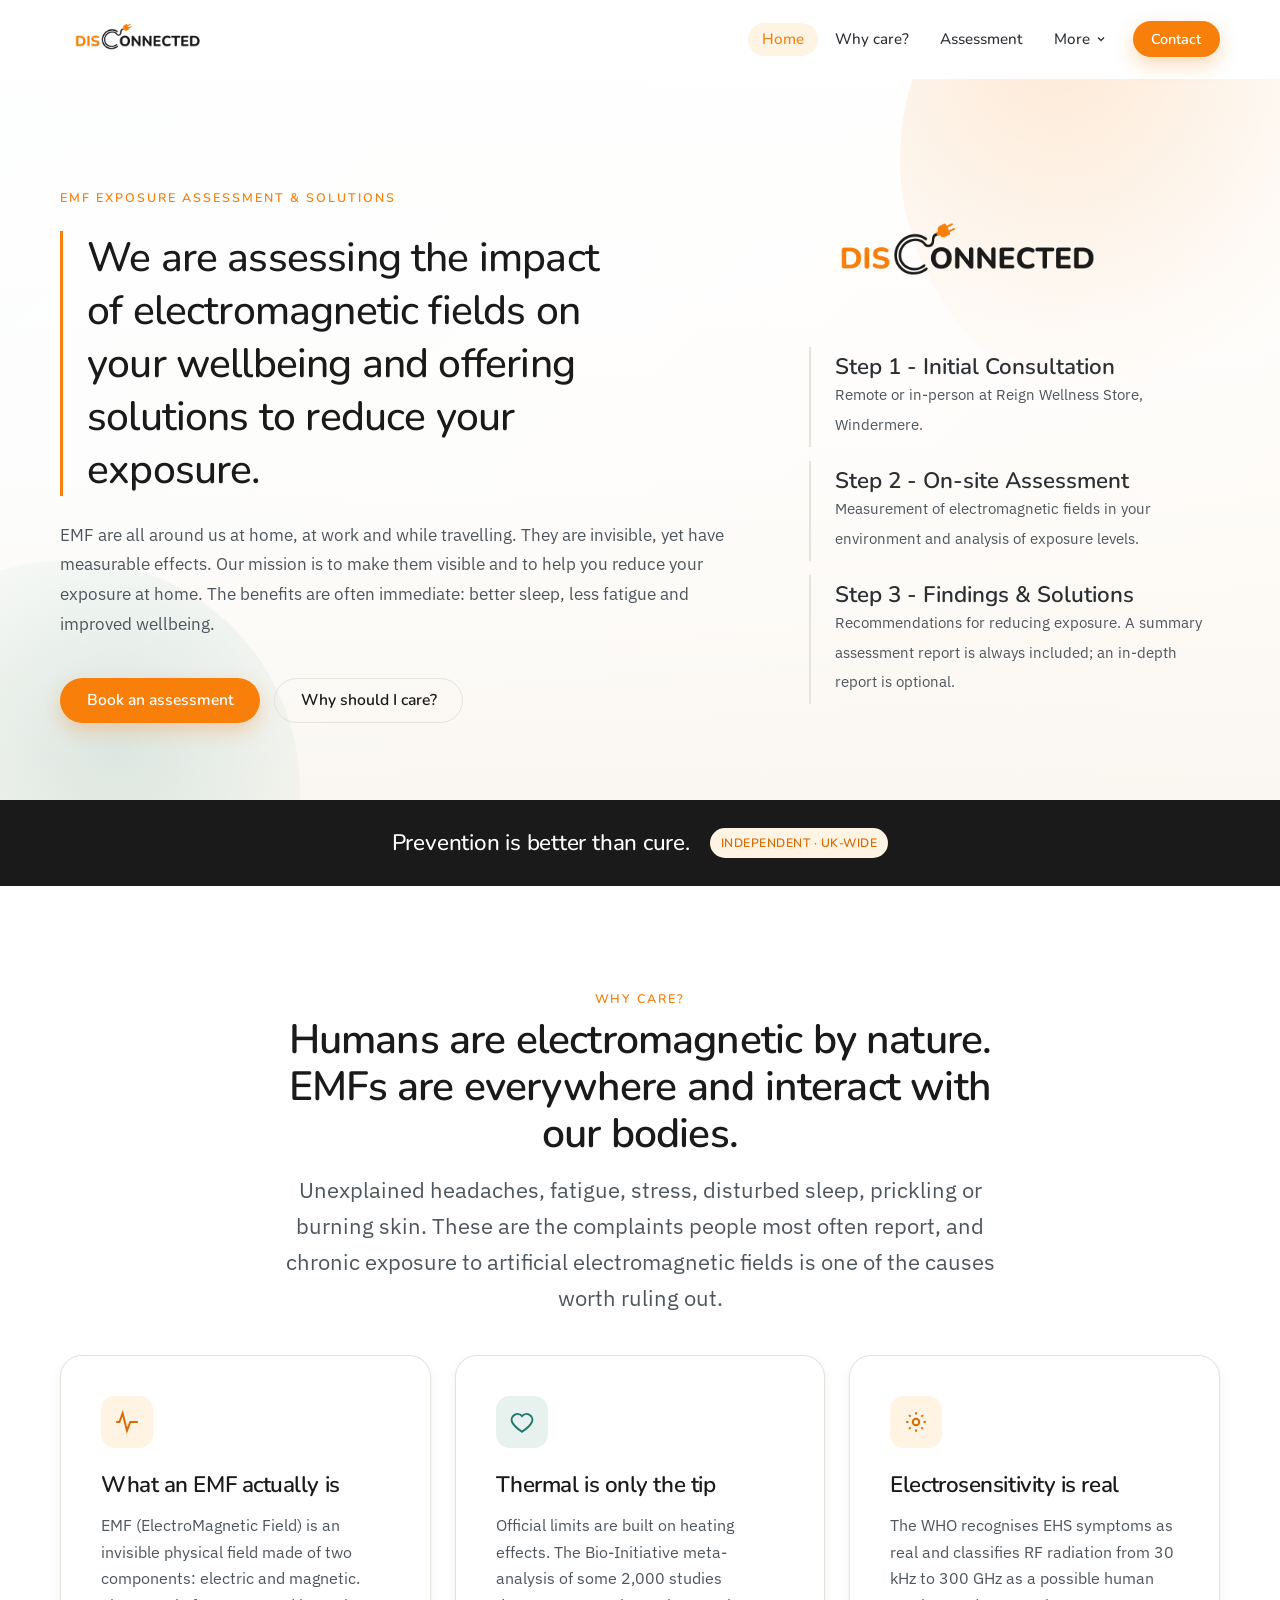
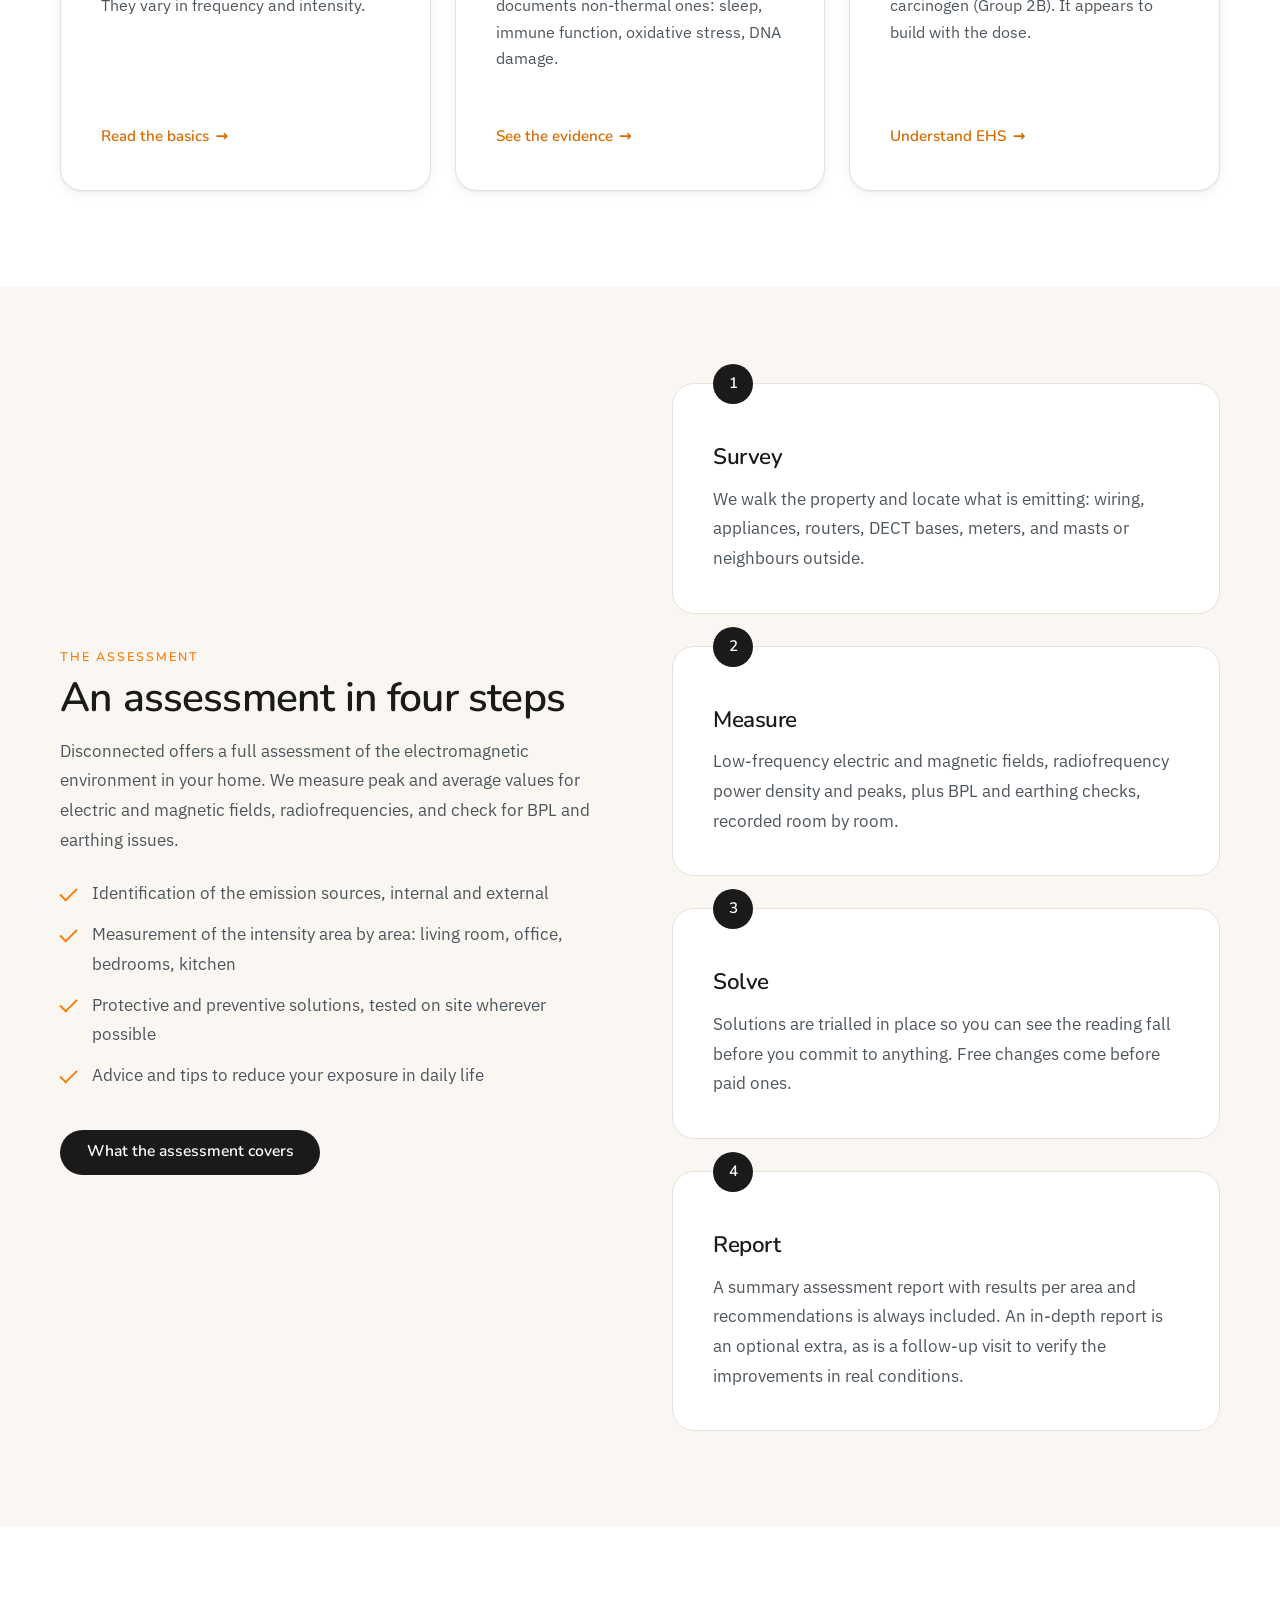
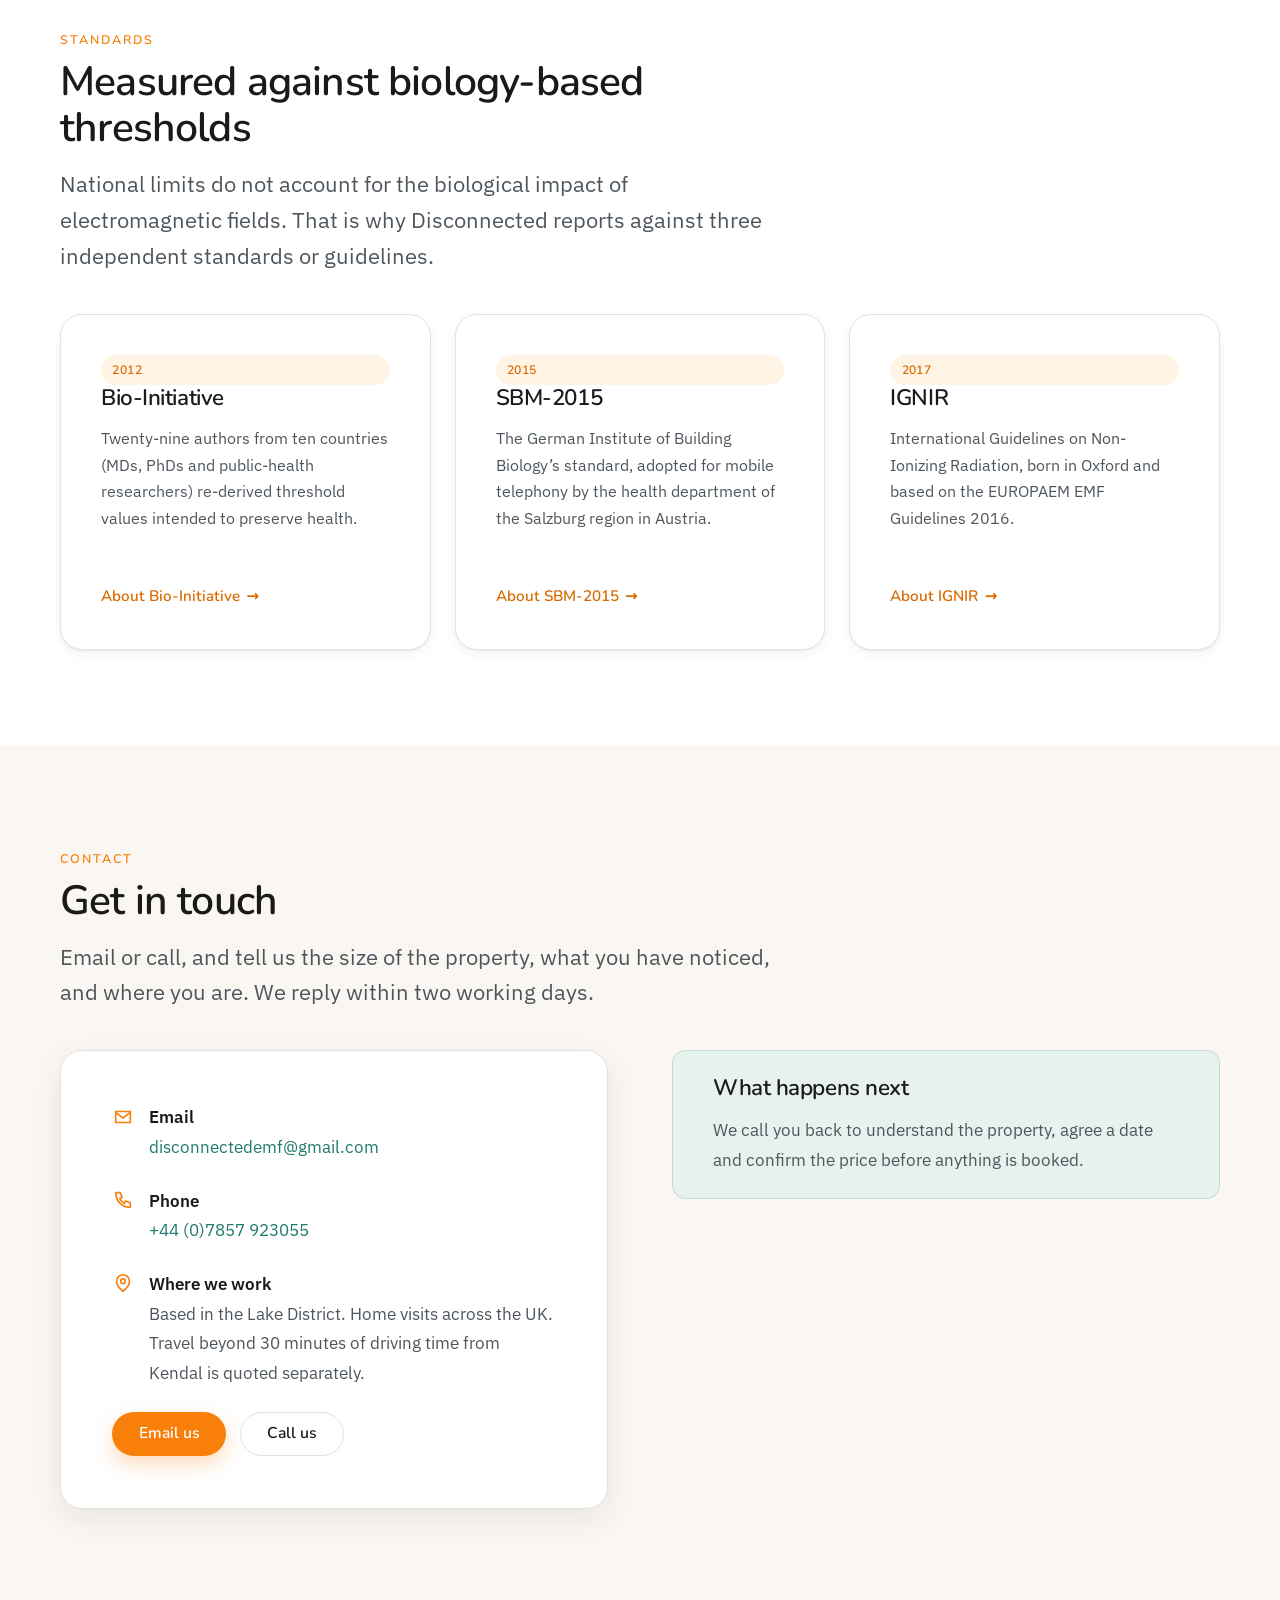
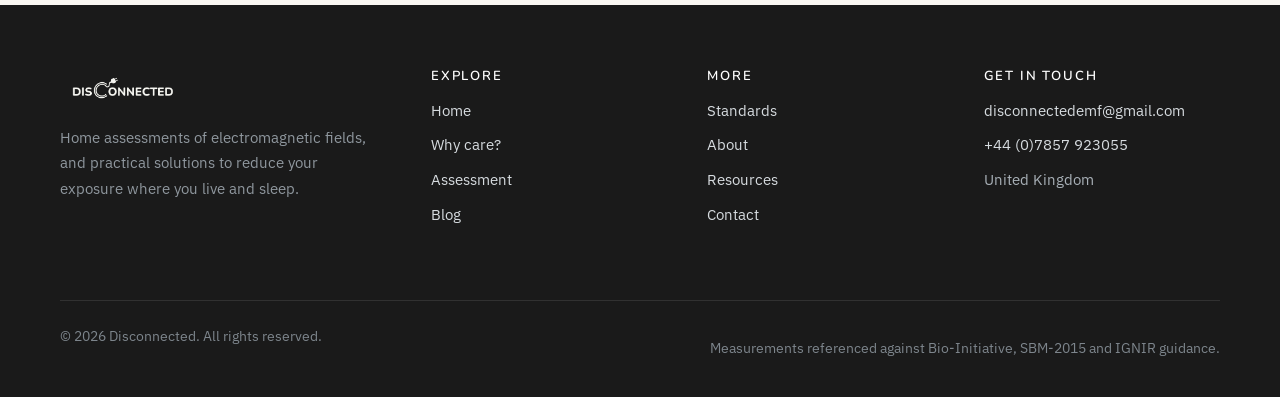
==== index.html @ 75db7ab7 "Initial Commit" ====
<!DOCTYPE html>
<html lang="en-GB">
<head>
  <meta charset="utf-8">
  <meta name="viewport" content="width=device-width, initial-scale=1">
  <title>Disconnected | EMF exposure assessment &amp; solutions in the UK</title>
  <meta name="description" content="Disconnected assesses the impact of electromagnetic fields on your wellbeing at home and offers practical solutions to reduce your exposure.">
  <link rel="icon" href="img/logo/logo_svg.svg" type="image/svg+xml">
  <link rel="preconnect" href="https://fonts.googleapis.com">
  <link rel="preconnect" href="https://fonts.gstatic.com" crossorigin>
  <link href="https://fonts.googleapis.com/css2?family=IBM+Plex+Sans:wght@400;500;600&family=Nunito:wght@500;600;700&display=swap" rel="stylesheet">
  <link rel="stylesheet" href="css/base.css">
  <link rel="stylesheet" href="css/layout.css">
  <link rel="stylesheet" href="css/components.css">
</head>
<body>
  <a class="skip-link" href="#main">Skip to content</a>
  <header class="site-header">
    <div class="container header-inner">
      <a class="logo" href="index.html" aria-label="Disconnected, home">
        <img src="img/logo/Full Logo Transparent Background.png" alt="Disconnected" width="1688" height="560">
      </a>

      <button class="nav-toggle" type="button" aria-expanded="false" aria-controls="primary-nav" aria-label="Menu">
        <span></span><span></span><span></span>
      </button>

      <nav class="nav" id="primary-nav" aria-label="Main">
        <ul class="nav__list">
          <li class="nav__item"><a class="nav__link is-active" href="index.html">Home</a></li>
          <li class="nav__item"><a class="nav__link" href="pages/why-emf.html">Why care?</a></li>
          <li class="nav__item"><a class="nav__link" href="pages/assessment.html">Assessment</a></li>
          <!-- Blog hidden for now; uncomment this item to bring it back.
          <li class="nav__item"><a class="nav__link" href="pages/blog.html">Blog</a></li>
          -->
          <li class="nav__item nav__item--has-menu">
            <button class="nav__submenu-toggle" type="button" aria-expanded="false">
              More
              <svg viewBox="0 0 24 24" fill="none" stroke="currentColor" stroke-width="2.5" aria-hidden="true"><path d="M6 9l6 6 6-6"/></svg>
            </button>
            <ul class="nav__submenu">
              <li><a href="pages/standards.html">Standards<small>Bio-Initiative, SBM-2015, IGNIR</small></a></li>
              <li><a href="pages/about.html">About<small>Who is behind Disconnected</small></a></li>
              <li><a href="pages/resources.html">Resources<small>Books, studies and videos</small></a></li>
            </ul>
          </li>
          <li class="nav__item nav__cta"><a class="btn btn--primary btn--sm" href="index.html#contact">Contact</a></li>
        </ul>
      </nav>
    </div>
  </header>

  <main id="main">

    <!-- ============================ Hero ============================ -->
    <section class="hero">
      <div class="container hero__inner">
        <div>
          <span class="eyebrow">EMF exposure assessment &amp; solutions</span>
          <h1 class="hero__statement">
            We are assessing the impact of electromagnetic fields on your wellbeing
            and offering solutions to reduce your exposure.
          </h1>
          <p>
            EMF are all around us at home, at work and while travelling. They are invisible, yet have measurable effects. Our mission is to make them visible and to help you reduce your exposure at home. The benefits are often immediate: better sleep, less fatigue and improved wellbeing.
          </p>
          <div class="hero__actions">
            <a class="btn btn--primary" href="#contact">Book an assessment</a>
            <a class="btn btn--ghost" href="pages/why-emf.html">Why should I care?</a>
          </div>
        </div>

        <div class="hero__aside" data-reveal>
          <img class="hero__logo" src="img/logo/Full Logo Transparent Background.png" alt="" width="1688" height="560">
          <div class="hero__stats">
            <div class="stat">
              <span class="stat__value">Step 1 - Initial Consultation</span>
              <span class="stat__label">Remote or in-person at Reign Wellness Store, Windermere.</span>
            </div>
            <div class="stat">
              <span class="stat__value">Step 2 - On-site Assessment</span>
              <span class="stat__label">Measurement of electromagnetic fields in your environment and analysis of exposure levels.</span>
            </div>
            <div class="stat">
              <span class="stat__value">Step 3 - Findings &amp; Solutions</span>
              <span class="stat__label">Recommendations for reducing exposure. A summary assessment report is always included; an in-depth report is optional.</span>
            </div>
          </div>
        </div>
      </div>
    </section>

    <div class="motto">
      <div class="container motto__inner">
        <p>Prevention is better than cure.</p>
        <span class="tag tag--orange">Independent · UK-wide</span>
      </div>
    </div>

    <!-- ========================= Why care? ========================= -->
    <section class="section">
      <div class="container">
        <div class="section-head section-head--center" data-reveal>
          <span class="eyebrow">Why care?</span>
          <h2>Humans are electromagnetic by nature. EMFs are everywhere and interact with our bodies.</h2>
          <p>
            Unexplained headaches, fatigue, stress, disturbed sleep, prickling or burning skin.
            These are the complaints people most often report, and chronic exposure to
            artificial electromagnetic fields is one of the causes worth ruling out.
          </p>
        </div>

        <div class="grid grid--3">
          <article class="card card--link" data-reveal>
            <div class="card__icon" aria-hidden="true">
              <svg viewBox="0 0 24 24" fill="none" stroke="currentColor" stroke-width="1.8"><path d="M2 12h3l3-8 4 16 3-8h7"/></svg>
            </div>
            <h3>What an EMF actually is</h3>
            <p>
              EMF (ElectroMagnetic Field) is an invisible physical field made of two components: electric and magnetic. They vary in frequency and intensity.
            </p>
            <div class="card__footer"><a class="link-arrow" href="pages/why-emf.html#what-is-emf">Read the basics</a></div>
          </article>

          <article class="card card--link" data-reveal data-reveal-delay="90">
            <div class="card__icon card__icon--green" aria-hidden="true">
              <svg viewBox="0 0 24 24" fill="none" stroke="currentColor" stroke-width="1.8"><path d="M12 21s-7-4.6-9.2-9A5.4 5.4 0 0 1 12 6.6 5.4 5.4 0 0 1 21.2 12c-2.2 4.4-9.2 9-9.2 9z"/></svg>
            </div>
            <h3>Thermal is only the tip</h3>
            <p>
              Official limits are built on heating effects. The Bio-Initiative meta-analysis of some
              2,000 studies documents non-thermal ones: sleep, immune function, oxidative stress, DNA damage.
            </p>
            <div class="card__footer"><a class="link-arrow" href="pages/why-emf.html#health">See the evidence</a></div>
          </article>

          <article class="card card--link" data-reveal data-reveal-delay="180">
            <div class="card__icon" aria-hidden="true">
              <svg viewBox="0 0 24 24" fill="none" stroke="currentColor" stroke-width="1.8"><circle cx="12" cy="12" r="3"/><path d="M12 3v2M12 19v2M3 12h2M19 12h2M5.6 5.6l1.4 1.4M17 17l1.4 1.4M18.4 5.6L17 7M7 17l-1.4 1.4"/></svg>
            </div>
            <h3>Electrosensitivity is real</h3>
            <p>
              The WHO recognises EHS symptoms as real and classifies RF radiation from 30 kHz to
              300 GHz as a possible human carcinogen (Group 2B). It appears to build with the dose.
            </p>
            <div class="card__footer"><a class="link-arrow" href="pages/why-emf.html#electrosensitivity">Understand EHS</a></div>
          </article>
        </div>
      </div>
    </section>

    <!-- ========================= Assessment ========================= -->
    <section class="section section--sand">
      <div class="container">
        <div class="split">
          <div data-reveal>
            <span class="eyebrow">The assessment</span>
            <h2>An assessment in four steps</h2>
            <p>
              Disconnected offers a full assessment of the electromagnetic environment in your home.
              We measure peak and average values for electric and magnetic fields, radiofrequencies, and check for BPL and earthing issues.
            </p>
            <ul class="list-check">
              <li>Identification of the emission sources, internal and external</li>
              <li>Measurement of the intensity area by area: living room, office, bedrooms, kitchen</li>
              <li>Protective and preventive solutions, tested on site wherever possible</li>
              <li>Advice and tips to reduce your exposure in daily life</li>
            </ul>
            <p class="mt-lg">
              <a class="btn btn--dark" href="pages/assessment.html">What the assessment covers</a>
            </p>
          </div>

          <div class="grid" data-reveal data-reveal-delay="120" style="gap: 2rem;">
            <div class="step">
              <span class="step__num">1</span>
              <h3>Survey</h3>
              <p>We walk the property and locate what is emitting: wiring, appliances, routers, DECT bases, meters, and masts or neighbours outside.</p>
            </div>
            <div class="step">
              <span class="step__num">2</span>
              <h3>Measure</h3>
              <p>Low-frequency electric and magnetic fields, radiofrequency power density and peaks, plus BPL and earthing checks, recorded room by room.</p>
            </div>
            <div class="step">
              <span class="step__num">3</span>
              <h3>Solve</h3>
              <p>Solutions are trialled in place so you can see the reading fall before you commit to anything. Free changes come before paid ones.</p>
            </div>
            <div class="step">
              <span class="step__num">4</span>
              <h3>Report</h3>
              <p>A summary assessment report with results per area and recommendations is always included. An in-depth report is an optional extra, as is a follow-up visit to verify the improvements in real conditions.</p>
            </div>
          </div>
        </div>
      </div>
    </section>

    <!-- ========================= Standards ========================= -->
    <section class="section">
      <div class="container">
        <div class="section-head" data-reveal>
          <span class="eyebrow">Standards</span>
          <h2>Measured against biology-based thresholds</h2>
          <p>
            National limits do not account for the biological impact of electromagnetic fields.
            That is why Disconnected reports against three independent standards or guidelines.
          </p>
        </div>

        <div class="grid grid--3">
          <article class="card" data-reveal>
            <span class="tag tag--orange">2012</span>
            <h3>Bio-Initiative</h3>
            <p>Twenty-nine authors from ten countries (MDs, PhDs and public-health researchers) re-derived threshold values intended to preserve health.</p>
            <div class="card__footer"><a class="link-arrow" href="pages/standards.html#bio-initiative">About Bio-Initiative</a></div>
          </article>
          <article class="card" data-reveal data-reveal-delay="90">
            <span class="tag tag--orange">2015</span>
            <h3>SBM-2015</h3>
            <p>The German Institute of Building Biology&rsquo;s standard, adopted for mobile telephony by the health department of the Salzburg region in Austria.</p>
            <div class="card__footer"><a class="link-arrow" href="pages/standards.html#sbm-2015">About SBM-2015</a></div>
          </article>
          <article class="card" data-reveal data-reveal-delay="180">
            <span class="tag tag--orange">2017</span>
            <h3>IGNIR</h3>
            <p>International Guidelines on Non-Ionizing Radiation, born in Oxford and based on the EUROPAEM EMF Guidelines 2016.</p>
            <div class="card__footer"><a class="link-arrow" href="pages/standards.html#ignir">About IGNIR</a></div>
          </article>
        </div>
      </div>
    </section>

    <!-- ========================== Contact ========================== -->
    <section class="section section--sand" id="contact">
      <div class="container">
        <div class="section-head" data-reveal>
          <span class="eyebrow">Contact</span>
          <h2>Get in touch</h2>
          <p>
            Email or call, and tell us the size of the property, what you have noticed, and where you
            are. We reply within two working days.
          </p>
        </div>

        <div class="split" style="align-items: start;">
          <div class="form-card" data-reveal>
            <ul class="contact-list">
              <li>
                <svg viewBox="0 0 24 24" fill="none" stroke="currentColor" stroke-width="1.8" aria-hidden="true"><path d="M4 6h16v12H4z"/><path d="m4 7 8 6 8-6"/></svg>
                <span><strong>Email</strong><a href="mailto:disconnectedemf@gmail.com">disconnectedemf@gmail.com</a></span>
              </li>
              <li>
                <svg viewBox="0 0 24 24" fill="none" stroke="currentColor" stroke-width="1.8" aria-hidden="true"><path d="M5 4h4l2 5-2.5 1.5a12 12 0 0 0 5 5L15 13l5 2v4a1 1 0 0 1-1.1 1A16 16 0 0 1 4 5.1 1 1 0 0 1 5 4z"/></svg>
                <span><strong>Phone</strong><a href="tel:+447857923055">+44 (0)7857 923055</a></span>
              </li>
              <li>
                <svg viewBox="0 0 24 24" fill="none" stroke="currentColor" stroke-width="1.8" aria-hidden="true"><path d="M12 21s7-5.6 7-11a7 7 0 1 0-14 0c0 5.4 7 11 7 11z"/><circle cx="12" cy="10" r="2.5"/></svg>
                <span><strong>Where we work</strong>Based in the Lake District. Home visits across the UK. Travel beyond 30 minutes of driving time from Kendal is quoted separately.</span>
              </li>
            </ul>

            <div class="contact-actions">
              <a class="btn btn--primary" href="mailto:disconnectedemf@gmail.com">Email us</a>
              <a class="btn btn--ghost" href="tel:+447857923055">Call us</a>
            </div>
          </div>

          <div data-reveal data-reveal-delay="120">
            <div class="callout">
              <h3>What happens next</h3>
              <p class="mb-0">
                We call you back to understand the property, agree a date and confirm the price before
                anything is booked.
              </p>
            </div>
          </div>
        </div>
      </div>
    </section>

  </main>
  <footer class="site-footer">
    <div class="container">
      <div class="footer-grid">
        <div class="footer-brand">
          <img src="img/logo/Full Logo Mono White.png" alt="Disconnected" width="1688" height="560">
          <p>Home assessments of electromagnetic fields, and practical solutions to reduce your exposure where you live and sleep.</p>
        </div>
        <div class="footer-col">
          <h3>Explore</h3>
          <ul>
            <li><a href="index.html">Home</a></li>
            <li><a href="pages/why-emf.html">Why care?</a></li>
            <li><a href="pages/assessment.html">Assessment</a></li>
            <li><a href="pages/blog.html">Blog</a></li>
          </ul>
        </div>
        <div class="footer-col">
          <h3>More</h3>
          <ul>
            <li><a href="pages/standards.html">Standards</a></li>
            <li><a href="pages/about.html">About</a></li>
            <li><a href="pages/resources.html">Resources</a></li>
            <li><a href="index.html#contact">Contact</a></li>
          </ul>
        </div>
        <div class="footer-col">
          <h3>Get in touch</h3>
          <ul>
            <li><a href="mailto:disconnectedemf@gmail.com">disconnectedemf@gmail.com</a></li>
            <li><a href="tel:+447857923055">+44 (0)7857 923055</a></li>
            <li>United Kingdom</li>
          </ul>
        </div>
      </div>
      <div class="footer-bottom">
        <p>&copy; <span data-year>2026</span> Disconnected. All rights reserved.</p>
        <p>Measurements referenced against Bio-Initiative, SBM-2015 and IGNIR guidance.</p>
      </div>
    </div>
  </footer>

  <button class="to-top" type="button" aria-label="Back to top">
    <svg viewBox="0 0 24 24" fill="none" stroke="currentColor" stroke-width="2.5" aria-hidden="true"><path d="M12 19V5M5 12l7-7 7 7"/></svg>
  </button>

  <script src="js/main.js"></script>
</body>
</html>
---- css/base.css ----
/* ==========================================================================
   Disconnected: base.css
   Design tokens, reset, typography and small utilities.
   Load order: base.css -> layout.css -> components.css
   ========================================================================== */

/* --------------------------------------------------------------------------
   1. Design tokens
   -------------------------------------------------------------------------- */
:root {
  /* Brand: taken from the logo */
  --orange:        #f77f0a;
  --orange-dark:   #d96a00;
  --orange-soft:   #fff3e3;
  --ink:           #1a1a1a;

  /* Neutrals */
  --ink-soft:      #2b2f33;
  --body:          #4e565d;
  --muted:         #7b848c;
  --line:          #e6e2dc;
  --sand:          #faf7f2;
  --sand-deep:     #f3ede4;
  --white:         #ffffff;

  /* Secondary accent: calm, "healthy space" green */
  --green:         #1f7a6b;
  --green-soft:    #e7f2ef;

  /* Typography */
  --font-display: "Nunito", "Segoe UI", system-ui, -apple-system, sans-serif;
  --font-body:    "IBM Plex Sans", "Segoe UI", system-ui, -apple-system, sans-serif;

  --step--1: clamp(0.86rem, 0.83rem + 0.15vw, 0.94rem);
  --step-0:  clamp(1rem, 0.96rem + 0.2vw, 1.09rem);
  --step-1:  clamp(1.2rem, 1.12rem + 0.4vw, 1.4rem);
  --step-2:  clamp(1.45rem, 1.3rem + 0.75vw, 1.9rem);
  --step-3:  clamp(1.8rem, 1.55rem + 1.25vw, 2.6rem);
  --step-4:  clamp(2.2rem, 1.7rem + 2.4vw, 3.6rem);

  /* Space */
  --space-xs:  0.5rem;
  --space-sm:  0.875rem;
  --space-md:  1.5rem;
  --space-lg:  2.5rem;
  --space-xl:  4rem;
  --space-2xl: 6rem;

  /* Shape */
  --radius-sm: 8px;
  --radius:    14px;
  --radius-lg: 22px;
  --shadow-sm: 0 1px 2px rgba(26, 26, 26, .06), 0 4px 12px rgba(26, 26, 26, .05);
  --shadow:    0 10px 30px rgba(26, 26, 26, .08);
  --shadow-lg: 0 24px 60px rgba(26, 26, 26, .12);

  --container: 1160px;
  --header-h:  78px;

  --ease: cubic-bezier(.22, .61, .36, 1);
}

/* --------------------------------------------------------------------------
   2. Reset
   -------------------------------------------------------------------------- */
*, *::before, *::after { box-sizing: border-box; }

html {
  -webkit-text-size-adjust: 100%;
  scroll-behavior: smooth;
  scroll-padding-top: calc(var(--header-h) + 1rem);
}

body {
  margin: 0;
  background: var(--white);
  color: var(--body);
  font-family: var(--font-body);
  font-size: var(--step-0);
  line-height: 1.7;
  -webkit-font-smoothing: antialiased;
  overflow-wrap: break-word;
}

h1, h2, h3, h4, h5 {
  margin: 0 0 var(--space-sm);
  color: var(--ink);
  font-family: var(--font-display);
  font-weight: 600;
  line-height: 1.15;
  letter-spacing: -0.02em;
}

h1 { font-size: var(--step-4); }
h2 { font-size: var(--step-3); }
h3 { font-size: var(--step-2); }
h4 { font-size: var(--step-1); letter-spacing: -0.01em; }

p, ul, ol, dl, table, figure, blockquote { margin: 0 0 var(--space-md); }
p:last-child, ul:last-child, ol:last-child { margin-bottom: 0; }

a {
  color: var(--green);
  text-decoration: none;
  text-underline-offset: 3px;
  transition: color .2s var(--ease);
}
a:hover { color: var(--orange-dark); text-decoration: underline; }

img, svg, video { max-width: 100%; height: auto; display: block; }

button, input, select, textarea { font: inherit; color: inherit; }
button { cursor: pointer; }

strong, b { color: var(--ink-soft); font-weight: 600; }

blockquote {
  margin: 0 0 var(--space-md);
  padding-left: var(--space-md);
  border-left: 3px solid var(--orange);
  color: var(--ink-soft);
  font-style: italic;
}

hr { border: 0; border-top: 1px solid var(--line); margin: var(--space-lg) 0; }

code, kbd, samp {
  font-family: ui-monospace, "Cascadia Mono", Menlo, monospace;
  font-size: 0.92em;
  background: var(--sand-deep);
  padding: 0.1em 0.35em;
  border-radius: 4px;
}

:focus-visible {
  outline: 3px solid var(--orange);
  outline-offset: 3px;
  border-radius: 4px;
}

::selection { background: var(--orange); color: #fff; }

/* --------------------------------------------------------------------------
   3. Lists used inside editorial copy
   -------------------------------------------------------------------------- */
.prose ul, .prose ol { padding-left: 1.25rem; }
.prose li { margin-bottom: 0.4rem; }
.prose li::marker { color: var(--orange); }

.list-check { list-style: none; padding-left: 0; }
.list-check li {
  position: relative;
  padding-left: 2rem;
  margin-bottom: 0.7rem;
}
.list-check li::before {
  content: "";
  position: absolute;
  left: 0;
  top: 0.55em;
  width: 1.05rem;
  height: 0.55rem;
  border-left: 2.5px solid var(--orange);
  border-bottom: 2.5px solid var(--orange);
  transform: rotate(-45deg);
}

/* --------------------------------------------------------------------------
   4. Utilities
   -------------------------------------------------------------------------- */
.container {
  width: min(100% - 2.5rem, var(--container));
  margin-inline: auto;
}
.container--narrow { width: min(100% - 2.5rem, 780px); }

.text-center { text-align: center; }
.mx-auto    { margin-inline: auto; }
.mt-lg      { margin-top: var(--space-lg); }
.mt-xl      { margin-top: var(--space-xl); }
.mb-0       { margin-bottom: 0; }

.lead {
  font-size: var(--step-1);
  line-height: 1.6;
  color: var(--ink-soft);
}

.eyebrow {
  display: inline-block;
  margin-bottom: var(--space-xs);
  font-family: var(--font-display);
  font-size: 0.78rem;
  font-weight: 600;
  letter-spacing: 0.16em;
  text-transform: uppercase;
  color: var(--orange);
}

.accent { color: var(--orange); }

.visually-hidden {
  position: absolute !important;
  width: 1px; height: 1px;
  padding: 0; margin: -1px;
  overflow: hidden;
  clip: rect(0 0 0 0);
  white-space: nowrap;
}

.skip-link {
  position: absolute;
  left: 1rem;
  top: -100%;
  z-index: 200;
  padding: 0.7rem 1.1rem;
  background: var(--ink);
  color: #fff;
  border-radius: var(--radius-sm);
  transition: top .2s var(--ease);
}
.skip-link:focus { top: 1rem; color: #fff; text-decoration: none; }

/* Scroll reveal: only arms itself once JS is running */
html[data-reveal-ready] [data-reveal] {
  opacity: 0;
  transform: translateY(18px);
  transition: opacity .7s var(--ease), transform .7s var(--ease);
}
html[data-reveal-ready] [data-reveal].is-visible {
  opacity: 1;
  transform: none;
}

@media (prefers-reduced-motion: reduce) {
  html { scroll-behavior: auto; }
  *, *::before, *::after {
    animation-duration: .001ms !important;
    transition-duration: .001ms !important;
  }
  html[data-reveal-ready] [data-reveal] { opacity: 1; transform: none; }
}
---- css/layout.css ----
/* ==========================================================================
   Disconnected: layout.css
   Page furniture: header, navigation, hero, sections, grids, footer.
   ========================================================================== */

/* --------------------------------------------------------------------------
   1. Header + navigation
   -------------------------------------------------------------------------- */
.site-header {
  position: sticky;
  top: 0;
  z-index: 100;
  background: rgba(255, 255, 255, .88);
  backdrop-filter: saturate(180%) blur(12px);
  border-bottom: 1px solid transparent;
  transition: box-shadow .25s var(--ease), border-color .25s var(--ease);
}
.site-header.is-stuck {
  border-bottom-color: var(--line);
  box-shadow: 0 6px 24px rgba(26, 26, 26, .06);
}

.header-inner {
  display: flex;
  align-items: center;
  justify-content: space-between;
  gap: var(--space-md);
  min-height: var(--header-h);
}

.logo { display: inline-flex; align-items: center; }
.logo img { height: clamp(40px, 4.4vw, 52px); width: auto; }

.nav__list {
  display: flex;
  align-items: center;
  gap: 0.25rem;
  margin: 0;
  padding: 0;
  list-style: none;
}

.nav__link,
.nav__submenu-toggle {
  display: inline-flex;
  align-items: center;
  gap: 0.35rem;
  padding: 0.55rem 0.85rem;
  border: 0;
  border-radius: 999px;
  background: none;
  color: var(--ink-soft);
  font-family: var(--font-display);
  font-size: 0.95rem;
  font-weight: 500;
  line-height: 1;
  transition: background .2s var(--ease), color .2s var(--ease);
}
.nav__link:hover,
.nav__submenu-toggle:hover {
  background: var(--sand-deep);
  color: var(--ink);
  text-decoration: none;
}
.nav__link.is-active {
  color: var(--orange);
  background: var(--orange-soft);
}

.nav__submenu-toggle svg {
  width: 12px;
  height: 12px;
  transition: transform .25s var(--ease);
}
.nav__submenu-toggle[aria-expanded="true"] svg { transform: rotate(180deg); }

.nav__item { position: relative; }

.nav__submenu {
  list-style: none;
  margin: 0;
  padding: 0.4rem;
}

.nav__submenu a {
  display: block;
  padding: 0.6rem 0.85rem;
  border-radius: var(--radius-sm);
  color: var(--ink-soft);
  font-size: 0.95rem;
}
.nav__submenu a:hover { background: var(--sand); color: var(--orange-dark); text-decoration: none; }
.nav__submenu a small { display: block; color: var(--muted); font-size: 0.78rem; line-height: 1.4; }

.nav__cta { margin-left: 0.5rem; }

@media (min-width: 961px) {
  .nav__submenu {
    position: absolute;
    top: calc(100% + 0.5rem);
    left: 0;
    min-width: 260px;
    background: var(--white);
    border: 1px solid var(--line);
    border-radius: var(--radius);
    box-shadow: var(--shadow);
    opacity: 0;
    visibility: hidden;
    transform: translateY(-6px);
    transition: opacity .2s var(--ease), transform .2s var(--ease), visibility .2s;
  }
  .nav__item.is-open .nav__submenu {
    opacity: 1;
    visibility: visible;
    transform: none;
  }
}

.nav-toggle {
  display: none;
  width: 44px;
  height: 44px;
  border: 1px solid var(--line);
  border-radius: var(--radius-sm);
  background: var(--white);
  padding: 0;
  place-items: center;
}
.nav-toggle span {
  display: block;
  width: 20px;
  height: 2px;
  margin: 4px auto;
  background: var(--ink);
  border-radius: 2px;
  transition: transform .25s var(--ease), opacity .2s var(--ease);
}
.nav-toggle[aria-expanded="true"] span:nth-child(1) { transform: translateY(6px) rotate(45deg); }
.nav-toggle[aria-expanded="true"] span:nth-child(2) { opacity: 0; }
.nav-toggle[aria-expanded="true"] span:nth-child(3) { transform: translateY(-6px) rotate(-45deg); }

@media (max-width: 960px) {
  .nav-toggle { display: grid; }

  .nav {
    position: fixed;
    inset: var(--header-h) 0 0 0;
    background: var(--white);
    border-top: 1px solid var(--line);
    padding: var(--space-md) 1.25rem var(--space-xl);
    overflow-y: auto;
    transform: translateX(100%);
    visibility: hidden;
    transition: transform .3s var(--ease), visibility .3s;
  }
  .nav.is-open { transform: none; visibility: visible; }

  .nav__list {
    flex-direction: column;
    align-items: stretch;
    gap: 0.15rem;
  }
  .nav__link,
  .nav__submenu-toggle {
    width: 100%;
    justify-content: space-between;
    padding: 0.9rem 1rem;
    border-radius: var(--radius-sm);
    font-size: 1.05rem;
  }
  .nav__submenu {
    display: none;
    margin: 0.15rem 0 0.4rem 0.6rem;
    padding-left: 0.6rem;
    border-left: 2px solid var(--line);
  }
  .nav__item.is-open .nav__submenu { display: block; }
  .nav__cta { margin: var(--space-md) 0 0; }
  .nav__cta .btn { width: 100%; }

  body.nav-open { overflow: hidden; }
}

/* --------------------------------------------------------------------------
   2. Sections
   -------------------------------------------------------------------------- */
.section { padding: var(--space-2xl) 0; }
.section--tight { padding: var(--space-xl) 0; }
.section--sand { background: var(--sand); }
.section--sand-deep { background: var(--sand-deep); }
.section--ink { background: var(--ink); color: #cfd4d8; }
.section--ink h2, .section--ink h3 { color: #fff; }

.section-head {
  max-width: 720px;
  margin-bottom: var(--space-lg);
}
.section-head--center {
  margin-inline: auto;
  text-align: center;
}
.section-head p { color: var(--body); font-size: var(--step-1); line-height: 1.6; }

/* --------------------------------------------------------------------------
   3. Hero
   -------------------------------------------------------------------------- */
.hero {
  position: relative;
  isolation: isolate;
  padding: clamp(3.5rem, 8vw, 7rem) 0 clamp(3rem, 6vw, 5.5rem);
  overflow: hidden;
  background:
    linear-gradient(180deg, rgba(255, 255, 255, .94) 0%, rgba(255, 255, 255, .78) 55%, rgba(250, 247, 242, .96) 100%),
    url("../img/hero/living-space.jpg") center / cover no-repeat,
    linear-gradient(135deg, #eef5f3 0%, #faf7f2 45%, #fdeed9 100%);
}
.hero::before,
.hero::after {
  content: "";
  position: absolute;
  border-radius: 50%;
  z-index: -1;
}
.hero::before {
  width: 520px; height: 520px;
  top: -180px; right: -140px;
  background: radial-gradient(circle at 30% 30%, rgba(247, 127, 10, .16), transparent 65%);
}
.hero::after {
  width: 460px; height: 460px;
  bottom: -220px; left: -160px;
  background: radial-gradient(circle at 60% 40%, rgba(31, 122, 107, .14), transparent 65%);
}

.hero__inner {
  display: grid;
  grid-template-columns: minmax(0, 1.25fr) minmax(0, 0.75fr);
  gap: var(--space-xl);
  align-items: center;
}

.hero__statement {
  margin: var(--space-sm) 0 var(--space-md);
  padding-left: var(--space-md);
  border-left: 3px solid var(--orange);
  font-family: var(--font-display);
  font-size: var(--step-3);
  font-weight: 500;
  color: var(--ink);
  line-height: 1.3;
  max-width: 24ch;
}

/* Logo above the supporting facts, in the second hero column */
.hero__aside {
  display: grid;
  gap: var(--space-lg);
  justify-items: start;
}
.hero__logo {
  width: min(100%, 320px);
  height: auto;
}

/* The three steps, kept quiet so the statement carries the hero */
.hero__stats {
  width: 100%;
  display: grid;
  gap: var(--space-sm);
}
.hero__stats .stat {
  padding: var(--space-xs) 0 var(--space-xs) var(--space-md);
  background: none;
  border-left: 2px solid var(--line);
  border-radius: 0;
}
.hero__stats .stat__value {
  font-size: var(--step-1);
  color: var(--ink-soft);
}
.hero__stats .stat__label { font-size: var(--step--1); }

.hero__actions {
  display: flex;
  flex-wrap: wrap;
  gap: var(--space-sm);
  margin-top: var(--space-lg);
}

@media (max-width: 900px) {
  .hero__inner { grid-template-columns: 1fr; gap: var(--space-lg); }
  .hero__statement { max-width: 100%; }
}

.motto {
  background: var(--ink);
  color: #fff;
  padding: var(--space-md) 0;
}
.motto__inner {
  display: flex;
  flex-wrap: wrap;
  align-items: center;
  justify-content: center;
  gap: 0.75rem 1.25rem;
  text-align: center;
}
.motto p {
  margin: 0;
  font-family: var(--font-display);
  font-size: var(--step-1);
  font-weight: 500;
  letter-spacing: -0.01em;
}

/* --------------------------------------------------------------------------
   4. Grids
   -------------------------------------------------------------------------- */
.grid { display: grid; gap: var(--space-md); }
.grid--2 { grid-template-columns: repeat(2, minmax(0, 1fr)); }
.grid--3 { grid-template-columns: repeat(3, minmax(0, 1fr)); }
.grid--4 { grid-template-columns: repeat(4, minmax(0, 1fr)); }

.split {
  display: grid;
  grid-template-columns: repeat(2, minmax(0, 1fr));
  gap: var(--space-xl);
  align-items: center;
}

@media (max-width: 960px) {
  .grid--4 { grid-template-columns: repeat(2, minmax(0, 1fr)); }
  .grid--3 { grid-template-columns: repeat(2, minmax(0, 1fr)); }
  .split   { grid-template-columns: 1fr; gap: var(--space-lg); }
}
@media (max-width: 620px) {
  .grid--2, .grid--3, .grid--4 { grid-template-columns: 1fr; }
}

/* --------------------------------------------------------------------------
   5. Page header + editorial layout (inner pages)
   -------------------------------------------------------------------------- */
.page-head {
  padding: var(--space-xl) 0 var(--space-lg);
  background: linear-gradient(180deg, var(--sand) 0%, var(--white) 100%);
  border-bottom: 1px solid var(--line);
}
.page-head h1 { max-width: 20ch; }
.page-head p { max-width: 62ch; font-size: var(--step-1); }

.breadcrumb {
  display: flex;
  flex-wrap: wrap;
  gap: 0.4rem;
  margin: 0 0 var(--space-sm);
  padding: 0;
  list-style: none;
  font-size: var(--step--1);
  color: var(--muted);
}
.breadcrumb a { color: var(--muted); }
.breadcrumb a:hover { color: var(--orange-dark); }
.breadcrumb li + li::before { content: "/"; margin-right: 0.4rem; color: var(--line); }

.doc {
  display: grid;
  grid-template-columns: 240px minmax(0, 1fr);
  gap: var(--space-xl);
  align-items: start;
}
.toc {
  position: sticky;
  top: calc(var(--header-h) + 1.5rem);
  padding: var(--space-md);
  background: var(--sand);
  border-radius: var(--radius);
}
.toc h2 {
  font-size: 0.78rem;
  letter-spacing: 0.14em;
  text-transform: uppercase;
  color: var(--muted);
  margin-bottom: var(--space-sm);
}
.toc ul { list-style: none; margin: 0; padding: 0; }
.toc li { margin-bottom: 0.5rem; line-height: 1.35; }
.toc a { color: var(--ink-soft); font-size: 0.92rem; }
.toc a:hover, .toc a.is-active { color: var(--orange-dark); text-decoration: none; }
.toc a.is-active { font-weight: 600; }

@media (max-width: 960px) {
  .doc { grid-template-columns: 1fr; gap: var(--space-lg); }
  .toc { position: static; }
}

/* --------------------------------------------------------------------------
   6. Footer
   -------------------------------------------------------------------------- */
.site-footer {
  background: var(--ink);
  color: #a8b0b7;
  padding: var(--space-xl) 0 var(--space-md);
  font-size: 0.95rem;
}
.site-footer a { color: #d6dbdf; }
.site-footer a:hover { color: var(--orange); text-decoration: none; }

.footer-grid {
  display: grid;
  grid-template-columns: 1.4fr repeat(3, 1fr);
  gap: var(--space-lg);
}
.footer-brand img {
  height: 42px;
  width: auto;
  margin-bottom: var(--space-sm);
}
.footer-brand p { max-width: 34ch; color: #8f979e; }

.footer-col h3 {
  color: #fff;
  font-size: 0.82rem;
  letter-spacing: 0.14em;
  text-transform: uppercase;
  margin-bottom: var(--space-sm);
}
.footer-col ul { list-style: none; margin: 0; padding: 0; }
.footer-col li { margin-bottom: 0.55rem; }

.footer-bottom {
  display: flex;
  flex-wrap: wrap;
  gap: var(--space-sm) var(--space-md);
  justify-content: space-between;
  align-items: center;
  margin-top: var(--space-xl);
  padding-top: var(--space-md);
  border-top: 1px solid rgba(255, 255, 255, .1);
  font-size: 0.86rem;
  color: #7d858c;
}

@media (max-width: 860px) {
  .footer-grid { grid-template-columns: repeat(2, minmax(0, 1fr)); }
}
@media (max-width: 520px) {
  .footer-grid { grid-template-columns: 1fr; }
}
---- css/components.css ----
/* ==========================================================================
   Disconnected: components.css
   Reusable pieces: buttons, cards, steps, accordions, tables, forms, blog.
   ========================================================================== */

/* --------------------------------------------------------------------------
   1. Buttons
   -------------------------------------------------------------------------- */
.btn {
  display: inline-flex;
  align-items: center;
  justify-content: center;
  gap: 0.5rem;
  padding: 0.85rem 1.6rem;
  border: 1px solid transparent;
  border-radius: 999px;
  font-family: var(--font-display);
  font-size: 0.98rem;
  font-weight: 600;
  line-height: 1;
  text-align: center;
  text-decoration: none;
  transition: transform .18s var(--ease), background .2s var(--ease),
              color .2s var(--ease), border-color .2s var(--ease), box-shadow .2s var(--ease);
}
.btn:hover { text-decoration: none; transform: translateY(-2px); }
.btn:active { transform: translateY(0); }

.btn--primary {
  background: var(--orange);
  color: #fff;
  box-shadow: 0 8px 20px rgba(247, 127, 10, .28);
}
.btn--primary:hover { background: var(--orange-dark); color: #fff; }

.btn--ghost {
  background: transparent;
  color: var(--ink);
  border-color: var(--line);
}
.btn--ghost:hover { border-color: var(--ink); color: var(--ink); }

.btn--dark { background: var(--ink); color: #fff; }
.btn--dark:hover { background: #000; color: #fff; }

.btn--light { background: #fff; color: var(--ink); }
.btn--light:hover { color: var(--orange-dark); }

.btn--sm { padding: 0.6rem 1.1rem; font-size: 0.9rem; }
.btn--block { width: 100%; }

/* Text link with a moving arrow */
.link-arrow {
  display: inline-flex;
  align-items: center;
  gap: 0.4rem;
  font-family: var(--font-display);
  font-weight: 600;
  font-size: 0.95rem;
  color: var(--orange-dark);
}
.link-arrow:hover { text-decoration: none; }
.link-arrow::after {
  content: "\2192";
  transition: transform .2s var(--ease);
}
.link-arrow:hover::after { transform: translateX(4px); }

/* --------------------------------------------------------------------------
   2. Cards
   -------------------------------------------------------------------------- */
.card {
  display: flex;
  flex-direction: column;
  padding: var(--space-lg);
  background: var(--white);
  border: 1px solid var(--line);
  border-radius: var(--radius-lg);
  box-shadow: var(--shadow-sm);
  transition: transform .25s var(--ease), box-shadow .25s var(--ease), border-color .25s var(--ease);
}
.card > :last-child { margin-top: auto; }
.card h3 { font-size: var(--step-1); }
.card p { font-size: 0.98rem; }

.card--link:hover {
  transform: translateY(-4px);
  border-color: rgba(247, 127, 10, .35);
  box-shadow: var(--shadow);
}

.card__icon {
  display: grid;
  place-items: center;
  width: 52px;
  height: 52px;
  margin-bottom: var(--space-md);
  border-radius: 14px;
  background: var(--orange-soft);
  color: var(--orange-dark);
}
.card__icon svg { width: 26px; height: 26px; }
.card__icon--green { background: var(--green-soft); color: var(--green); }

.card__footer { padding-top: var(--space-md); }

/* Numbered step cards */
.step {
  position: relative;
  padding: var(--space-lg);
  padding-top: calc(var(--space-lg) + 0.75rem);
  background: var(--white);
  border: 1px solid var(--line);
  border-radius: var(--radius-lg);
}
.step__num {
  position: absolute;
  top: -20px;
  left: var(--space-lg);
  display: grid;
  place-items: center;
  width: 40px;
  height: 40px;
  border-radius: 50%;
  background: var(--ink);
  color: #fff;
  font-family: var(--font-display);
  font-weight: 600;
  font-size: 0.95rem;
}
.step h3 { font-size: var(--step-1); margin-top: var(--space-xs); }
.step p:last-child { margin-bottom: 0; }

/* Stat tiles */
.stat {
  padding: var(--space-md);
  border-left: 3px solid var(--orange);
  background: var(--white);
  border-radius: 0 var(--radius) var(--radius) 0;
}
.stat__value {
  display: block;
  font-family: var(--font-display);
  font-size: var(--step-3);
  font-weight: 600;
  color: var(--ink);
  line-height: 1.1;
}
.stat__label { font-size: 0.95rem; color: var(--body); }

/* Callout / note */
.callout {
  padding: var(--space-md) var(--space-lg);
  background: var(--green-soft);
  border-radius: var(--radius);
  border: 1px solid rgba(31, 122, 107, .18);
}
.callout--warm { background: var(--orange-soft); border-color: rgba(247, 127, 10, .22); }
.callout h3 { font-size: var(--step-1); }
.callout p:last-child { margin-bottom: 0; }

/* Pull quote */
.quote {
  margin: 0;
  padding: var(--space-lg);
  background: var(--white);
  border-radius: var(--radius-lg);
  border: 1px solid var(--line);
  font-family: var(--font-display);
  font-size: var(--step-2);
  font-weight: 500;
  line-height: 1.35;
  color: var(--ink);
  letter-spacing: -0.02em;
}
.quote cite {
  display: block;
  margin-top: var(--space-sm);
  font-family: var(--font-body);
  font-size: 0.95rem;
  font-style: normal;
  font-weight: 400;
  color: var(--muted);
}

/* Tag / badge */
.tag {
  display: inline-block;
  padding: 0.3rem 0.7rem;
  border-radius: 999px;
  background: var(--sand-deep);
  color: var(--ink-soft);
  font-family: var(--font-display);
  font-size: 0.76rem;
  font-weight: 600;
  letter-spacing: 0.04em;
  text-transform: uppercase;
}
.tag--orange { background: var(--orange-soft); color: var(--orange-dark); }
.tag--green  { background: var(--green-soft); color: var(--green); }

/* --------------------------------------------------------------------------
   3. Symptom / feature chips
   -------------------------------------------------------------------------- */
.chips {
  display: flex;
  flex-wrap: wrap;
  gap: 0.6rem;
  padding: 0;
  margin: 0 0 var(--space-md);
  list-style: none;
}
.chips li {
  padding: 0.5rem 1rem;
  border: 1px solid var(--line);
  border-radius: 999px;
  background: var(--white);
  font-size: 0.92rem;
  color: var(--ink-soft);
}

/* --------------------------------------------------------------------------
   4. Accordion (FAQ / long-form sub-sections)
   -------------------------------------------------------------------------- */
.accordion {
  border: 1px solid var(--line);
  border-radius: var(--radius);
  background: var(--white);
  overflow: hidden;
}
.accordion + .accordion { margin-top: 0.75rem; }

.accordion__trigger {
  display: flex;
  align-items: center;
  justify-content: space-between;
  gap: var(--space-md);
  width: 100%;
  padding: 1.1rem var(--space-md);
  border: 0;
  background: none;
  text-align: left;
  font-family: var(--font-display);
  font-size: var(--step-1);
  font-weight: 600;
  color: var(--ink);
  transition: background .2s var(--ease);
}
.accordion__trigger:hover { background: var(--sand); }

.accordion__icon {
  position: relative;
  flex: 0 0 22px;
  height: 22px;
}
.accordion__icon::before,
.accordion__icon::after {
  content: "";
  position: absolute;
  inset: 50% 0 auto 0;
  height: 2px;
  background: var(--orange);
  border-radius: 2px;
  transition: transform .25s var(--ease);
}
.accordion__icon::after { transform: rotate(90deg); }
.accordion__trigger[aria-expanded="true"] .accordion__icon::after { transform: rotate(0deg); }

.accordion__panel {
  display: grid;
  grid-template-rows: 0fr;
  transition: grid-template-rows .3s var(--ease);
}
.accordion__panel > div { overflow: hidden; }
.accordion.is-open .accordion__panel { grid-template-rows: 1fr; }
.accordion__panel .accordion__body {
  padding: 0 var(--space-md) var(--space-md);
  color: var(--body);
}

/* --------------------------------------------------------------------------
   5. Data table (measurement ranges)
   -------------------------------------------------------------------------- */
.table-wrap {
  overflow-x: auto;
  border: 1px solid var(--line);
  border-radius: var(--radius);
  background: var(--white);
}
table.data {
  width: 100%;
  border-collapse: collapse;
  margin: 0;
  font-size: 0.96rem;
}
table.data th,
table.data td {
  padding: 0.9rem 1rem;
  text-align: left;
  vertical-align: top;
  border-bottom: 1px solid var(--line);
}
table.data thead th {
  background: var(--sand);
  font-family: var(--font-display);
  font-size: 0.8rem;
  letter-spacing: 0.08em;
  text-transform: uppercase;
  color: var(--muted);
  white-space: nowrap;
}
table.data tbody tr:last-child td { border-bottom: 0; }
table.data tbody tr:hover { background: var(--sand); }
table.data td strong { display: block; color: var(--ink); }

/* --------------------------------------------------------------------------
   6. Contact form
   -------------------------------------------------------------------------- */
.form-card {
  padding: clamp(1.5rem, 4vw, var(--space-xl));
  background: var(--white);
  border: 1px solid var(--line);
  border-radius: var(--radius-lg);
  box-shadow: var(--shadow);
}

.form-grid {
  display: grid;
  grid-template-columns: repeat(2, minmax(0, 1fr));
  gap: var(--space-md);
}
.field--full { grid-column: 1 / -1; }

@media (max-width: 620px) {
  .form-grid { grid-template-columns: 1fr; }
}

.field { display: flex; flex-direction: column; gap: 0.4rem; }
.field label {
  font-family: var(--font-display);
  font-size: 0.88rem;
  font-weight: 600;
  color: var(--ink-soft);
}
.field label .req { color: var(--orange); }

.field input,
.field select,
.field textarea {
  width: 100%;
  padding: 0.8rem 0.95rem;
  border: 1px solid var(--line);
  border-radius: var(--radius-sm);
  background: var(--white);
  color: var(--ink);
  font-size: 1rem;
  transition: border-color .2s var(--ease), box-shadow .2s var(--ease);
}
.field textarea { min-height: 140px; resize: vertical; }
.field input::placeholder,
.field textarea::placeholder { color: #a9b1b8; }

.field input:focus,
.field select:focus,
.field textarea:focus {
  outline: none;
  border-color: var(--orange);
  box-shadow: 0 0 0 4px rgba(247, 127, 10, .14);
}
.field.has-error input,
.field.has-error select,
.field.has-error textarea { border-color: #d64545; background: #fff7f7; }

.field__error {
  min-height: 1.15rem;
  font-size: 0.82rem;
  color: #c33636;
}

.field--check {
  flex-direction: row;
  align-items: flex-start;
  gap: 0.6rem;
}
.field--check input { width: 18px; height: 18px; margin-top: 0.25rem; flex: 0 0 auto; }
.field--check label { font-weight: 400; font-family: var(--font-body); font-size: 0.9rem; color: var(--body); }

.form-status {
  margin-top: var(--space-md);
  padding: 0.9rem 1.1rem;
  border-radius: var(--radius-sm);
  font-size: 0.95rem;
  display: none;
}
.form-status.is-visible { display: block; }
.form-status--ok    { background: var(--green-soft); color: #14594e; }
.form-status--error { background: #fdecec; color: #a52c2c; }

.honeypot {
  position: absolute;
  left: -9999px;
  opacity: 0;
  pointer-events: none;
}

/* --------------------------------------------------------------------------
   7. Contact block (aside next to the form)
   -------------------------------------------------------------------------- */
.contact-list { list-style: none; margin: 0; padding: 0; }
.contact-list li {
  display: flex;
  align-items: flex-start;
  gap: 0.9rem;
  margin-bottom: var(--space-md);
}
.contact-list svg {
  flex: 0 0 22px;
  width: 22px;
  height: 22px;
  margin-top: 0.2rem;
  color: var(--orange);
}
.contact-list strong { display: block; color: var(--ink); }

.contact-actions {
  display: flex;
  flex-wrap: wrap;
  gap: var(--space-sm);
  margin-top: var(--space-sm);
}

/* --------------------------------------------------------------------------
   8. Blog
   -------------------------------------------------------------------------- */
.filters {
  display: flex;
  flex-wrap: wrap;
  gap: 0.5rem;
  margin-bottom: var(--space-lg);
}
.filter {
  padding: 0.5rem 1rem;
  border: 1px solid var(--line);
  border-radius: 999px;
  background: var(--white);
  font-family: var(--font-display);
  font-size: 0.88rem;
  font-weight: 500;
  color: var(--ink-soft);
  transition: background .2s var(--ease), color .2s var(--ease), border-color .2s var(--ease);
}
.filter:hover { border-color: var(--ink); }
.filter.is-active {
  background: var(--ink);
  border-color: var(--ink);
  color: #fff;
}

.post-card {
  display: flex;
  flex-direction: column;
  overflow: hidden;
  background: var(--white);
  border: 1px solid var(--line);
  border-radius: var(--radius-lg);
  box-shadow: var(--shadow-sm);
  transition: transform .25s var(--ease), box-shadow .25s var(--ease);
}
.post-card:hover { transform: translateY(-4px); box-shadow: var(--shadow); }

.post-card__media {
  aspect-ratio: 16 / 9;
  background: linear-gradient(135deg, #eef5f3, #fdeed9);
  display: grid;
  place-items: center;
  color: rgba(26, 26, 26, .18);
  font-family: var(--font-display);
  font-size: 2.2rem;
  font-weight: 600;
  letter-spacing: -0.03em;
}
.post-card__body { padding: var(--space-md) var(--space-lg) var(--space-lg); display: flex; flex-direction: column; flex: 1; }
.post-card__meta {
  display: flex;
  flex-wrap: wrap;
  align-items: center;
  gap: 0.6rem;
  margin-bottom: 0.6rem;
  font-size: 0.82rem;
  color: var(--muted);
}
.post-card h3 { font-size: var(--step-1); margin-bottom: 0.5rem; }
.post-card p { font-size: 0.96rem; margin-bottom: var(--space-md); }
.post-card .link-arrow { margin-top: auto; }

.empty-state {
  padding: var(--space-xl);
  text-align: center;
  border: 1px dashed var(--line);
  border-radius: var(--radius-lg);
  color: var(--muted);
}

/* --------------------------------------------------------------------------
   9. Resource list
   -------------------------------------------------------------------------- */
.resource {
  display: grid;
  grid-template-columns: 44px minmax(0, 1fr);
  gap: var(--space-md);
  padding: var(--space-md) 0;
  border-bottom: 1px solid var(--line);
}
.resource:last-child { border-bottom: 0; }
.resource__type {
  display: grid;
  place-items: center;
  width: 44px;
  height: 44px;
  border-radius: 12px;
  background: var(--sand-deep);
  color: var(--ink-soft);
}
.resource__type svg { width: 22px; height: 22px; }
.resource h3 { font-size: var(--step-1); margin-bottom: 0.25rem; }
.resource p { font-size: 0.96rem; margin-bottom: 0.5rem; }
.resource__author { color: var(--muted); font-size: 0.88rem; }

/* --------------------------------------------------------------------------
   10. CTA band
   -------------------------------------------------------------------------- */
.cta-band {
  position: relative;
  overflow: hidden;
  padding: clamp(2.5rem, 6vw, var(--space-2xl)) 0;
  background: linear-gradient(120deg, #1a1a1a 0%, #23282c 60%, #2b2118 100%);
  color: #cfd4d8;
  text-align: center;
}
.cta-band h2 { color: #fff; max-width: 22ch; margin-inline: auto; }
.cta-band p { max-width: 60ch; margin-inline: auto; }
.cta-band .btn { margin-top: var(--space-lg); }
.cta-band::after {
  content: "";
  position: absolute;
  width: 420px; height: 420px;
  right: -120px; top: -160px;
  border-radius: 50%;
  background: radial-gradient(circle, rgba(247, 127, 10, .25), transparent 65%);
}

/* --------------------------------------------------------------------------
   11. Back to top
   -------------------------------------------------------------------------- */
.to-top {
  position: fixed;
  right: 1.25rem;
  bottom: 1.25rem;
  z-index: 90;
  display: grid;
  place-items: center;
  width: 46px;
  height: 46px;
  border: 1px solid var(--line);
  border-radius: 50%;
  background: var(--white);
  color: var(--ink);
  box-shadow: var(--shadow-sm);
  opacity: 0;
  visibility: hidden;
  transform: translateY(10px);
  transition: opacity .25s var(--ease), transform .25s var(--ease), visibility .25s;
}
.to-top.is-visible { opacity: 1; visibility: visible; transform: none; }
.to-top:hover { color: var(--orange-dark); border-color: var(--orange); }
.to-top svg { width: 18px; height: 18px; }

/* --------------------------------------------------------------------------
   12. Info tooltip (coverage map next to "Where we work")
   -------------------------------------------------------------------------- */
.contact-list li.has-infotip { position: relative; }

.infotip__trigger {
  display: inline-flex;
  align-items: center;
  justify-content: center;
  margin-left: 0.4rem;
  padding: 0;
  border: 0;
  background: none;
  color: var(--green);
  cursor: pointer;
  vertical-align: -0.15em;
  transition: color .2s var(--ease);
}
.infotip__trigger:hover { color: var(--orange); }

/* Override the 22px orange icon .contact-list gives its list markers */
.contact-list .infotip__trigger svg {
  flex: none;
  width: 16px;
  height: 16px;
  margin: 0;
  color: inherit;
}

.infotip {
  position: absolute;
  z-index: 20;
  top: calc(100% + 0.5rem);
  left: 0;
  width: min(340px, calc(100vw - 3rem));
  padding: var(--space-sm);
  background: var(--white);
  border: 1px solid var(--line);
  border-radius: var(--radius);
  box-shadow: var(--shadow);
  opacity: 0;
  visibility: hidden;
  transform: translateY(8px);
  transition: opacity .2s var(--ease), transform .2s var(--ease), visibility .2s;
}
.infotip.is-open { opacity: 1; visibility: visible; transform: none; }

.infotip__title {
  margin: 0 0 0.5rem;
  font-family: var(--font-display);
  font-size: 0.95rem;
  font-weight: 600;
  color: var(--ink);
}
.infotip__map {
  display: block;
  width: 100%;
  height: auto;
  border-radius: var(--radius-sm);
  background: var(--sand-deep);
}
.infotip__note {
  margin: 0.5rem 0 0;
  font-size: var(--step--1);
  color: var(--body);
}

@media (prefers-reduced-motion: reduce) {
  .infotip { transition: none; }
}
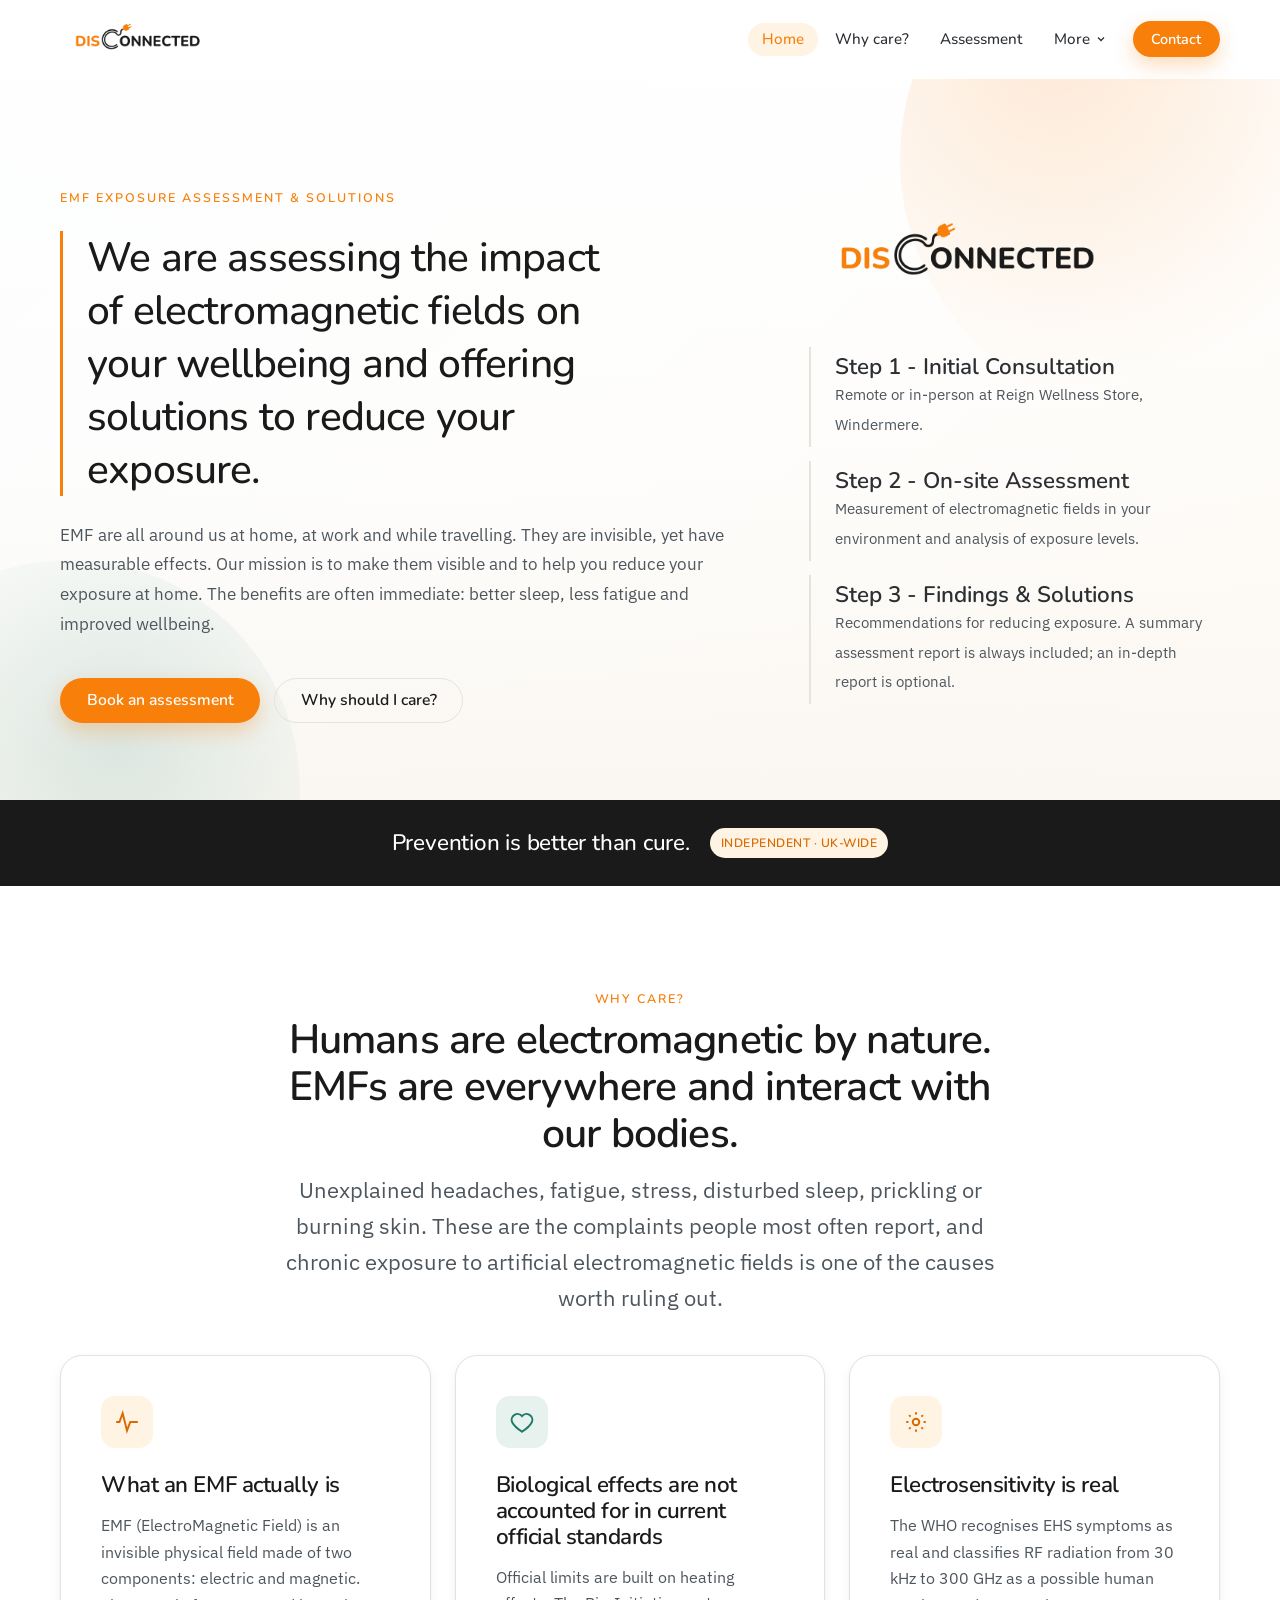
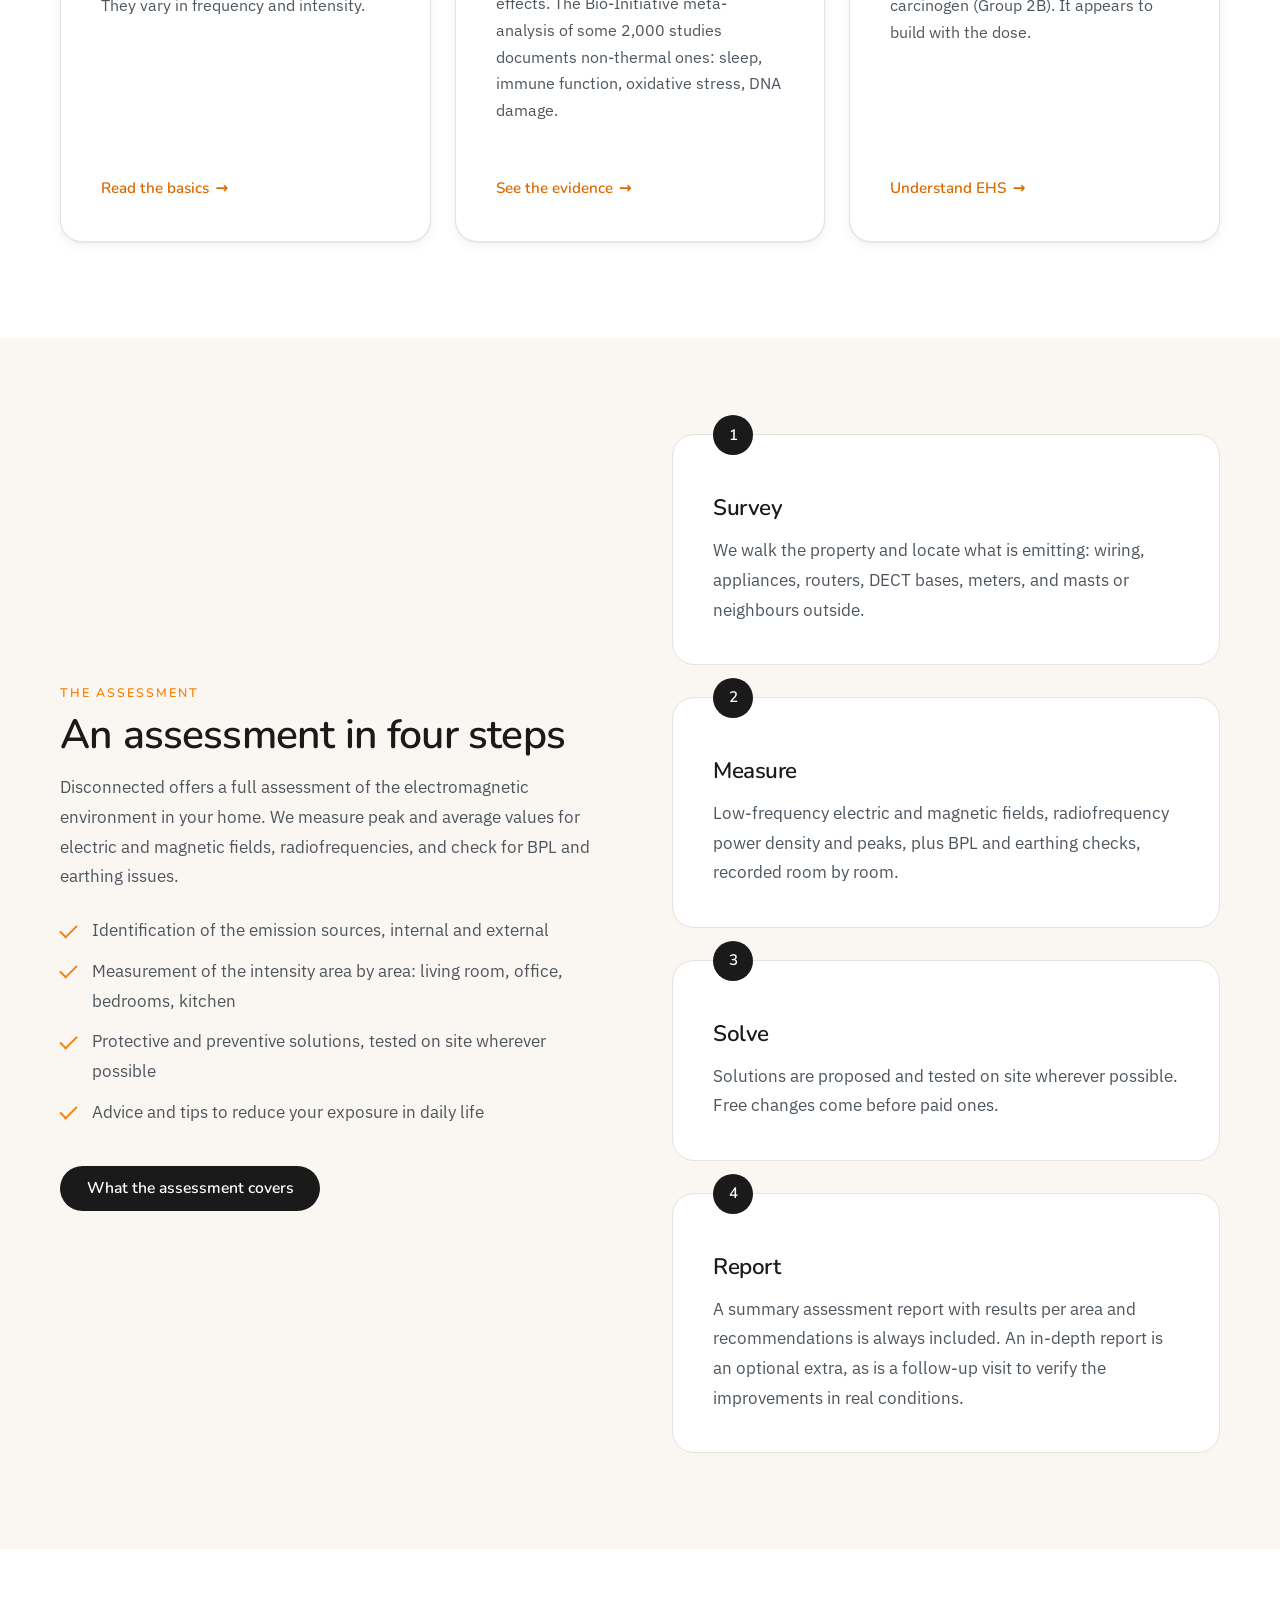
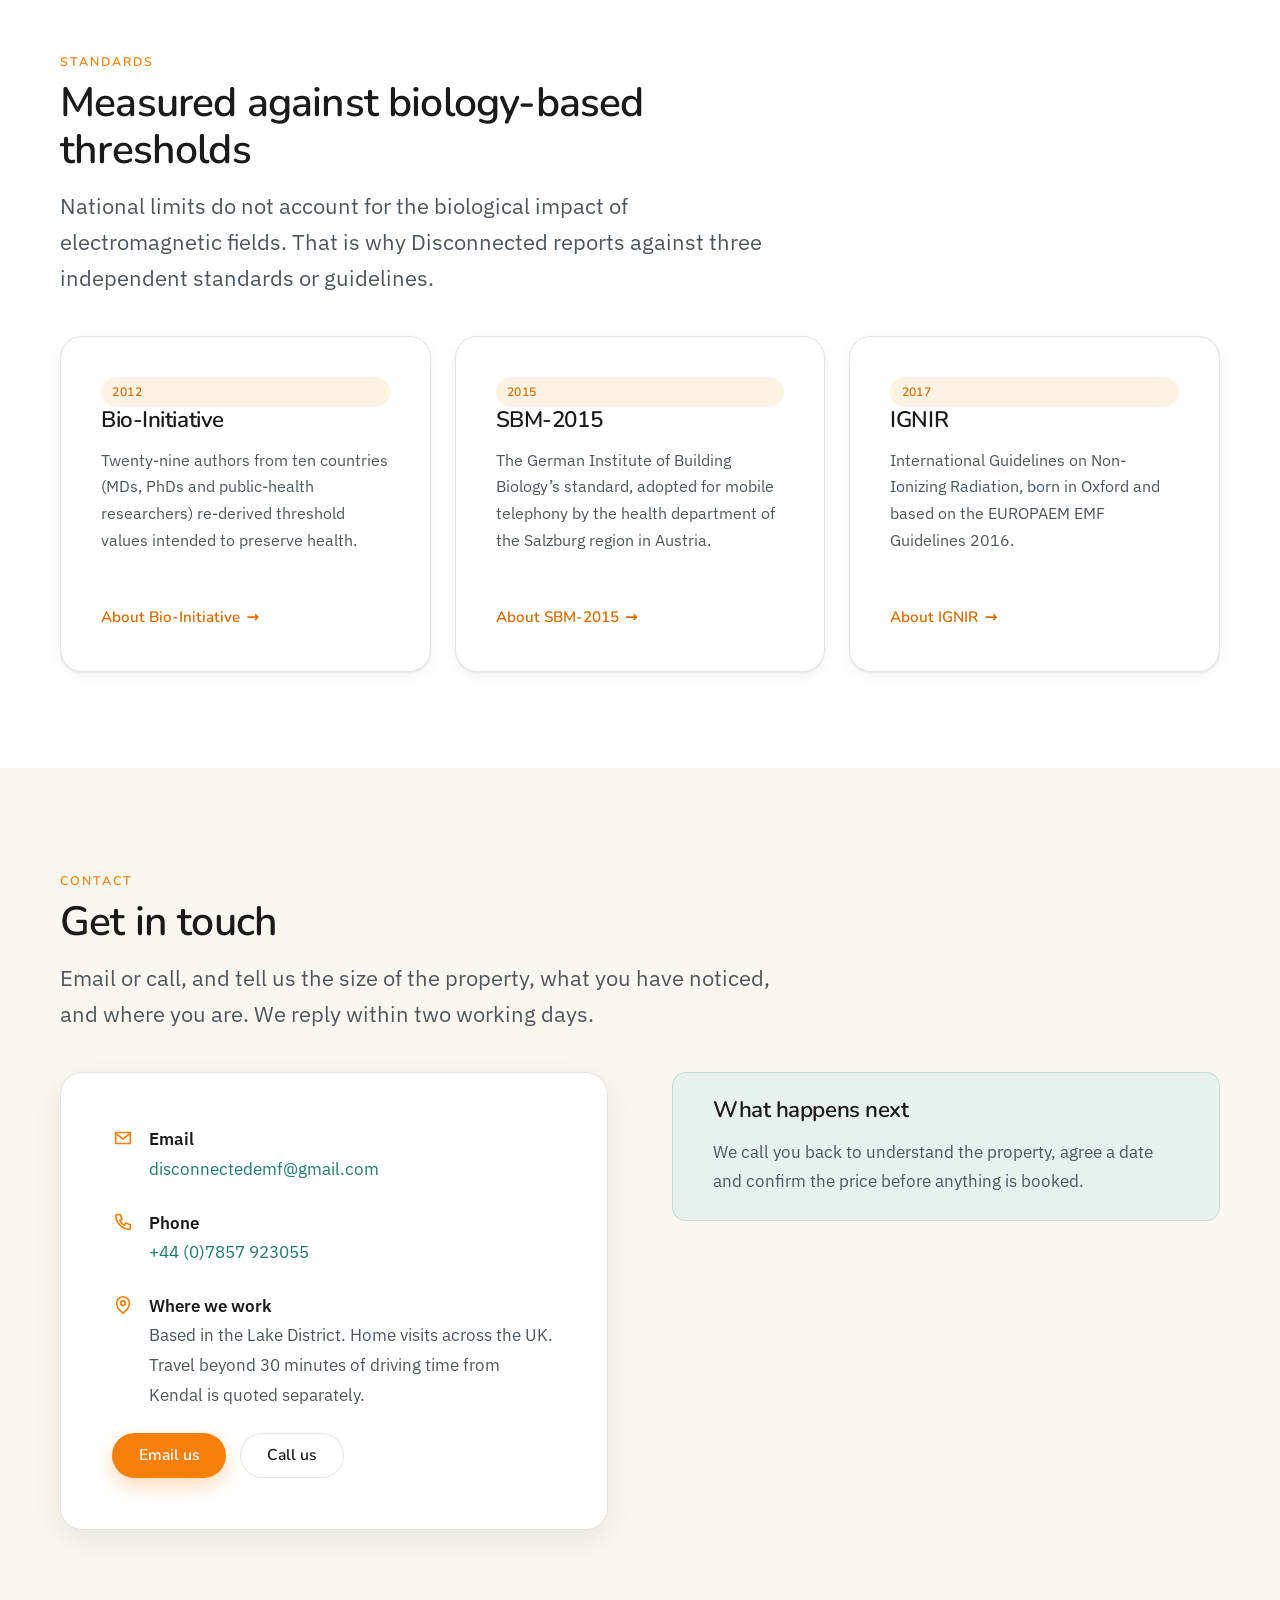
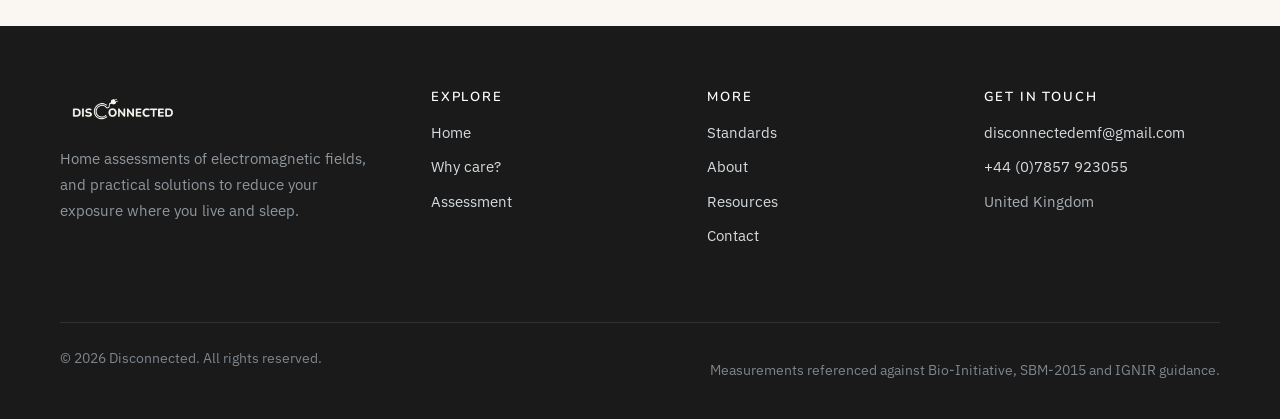
==== commit 9c3909bf: "several modifications" ====
--- a/index.html
+++ b/index.html
@@ -126,7 +126,7 @@
             <div class="card__icon card__icon--green" aria-hidden="true">
               <svg viewBox="0 0 24 24" fill="none" stroke="currentColor" stroke-width="1.8"><path d="M12 21s-7-4.6-9.2-9A5.4 5.4 0 0 1 12 6.6 5.4 5.4 0 0 1 21.2 12c-2.2 4.4-9.2 9-9.2 9z"/></svg>
             </div>
-            <h3>Thermal is only the tip</h3>
+            <h3>Biological effects are not accounted for in current official standards</h3>
             <p>
               Official limits are built on heating effects. The Bio-Initiative meta-analysis of some
               2,000 studies documents non-thermal ones: sleep, immune function, oxidative stress, DNA damage.
@@ -185,7 +185,7 @@
             <div class="step">
               <span class="step__num">3</span>
               <h3>Solve</h3>
-              <p>Solutions are trialled in place so you can see the reading fall before you commit to anything. Free changes come before paid ones.</p>
+              <p>Solutions are proposed and tested on site wherever possible. Free changes come before paid ones.</p>
             </div>
             <div class="step">
               <span class="step__num">4</span>
@@ -294,7 +294,9 @@
             <li><a href="index.html">Home</a></li>
             <li><a href="pages/why-emf.html">Why care?</a></li>
             <li><a href="pages/assessment.html">Assessment</a></li>
+            <!-- Blog hidden for now; uncomment to bring it back.
             <li><a href="pages/blog.html">Blog</a></li>
+            -->
           </ul>
         </div>
         <div class="footer-col">
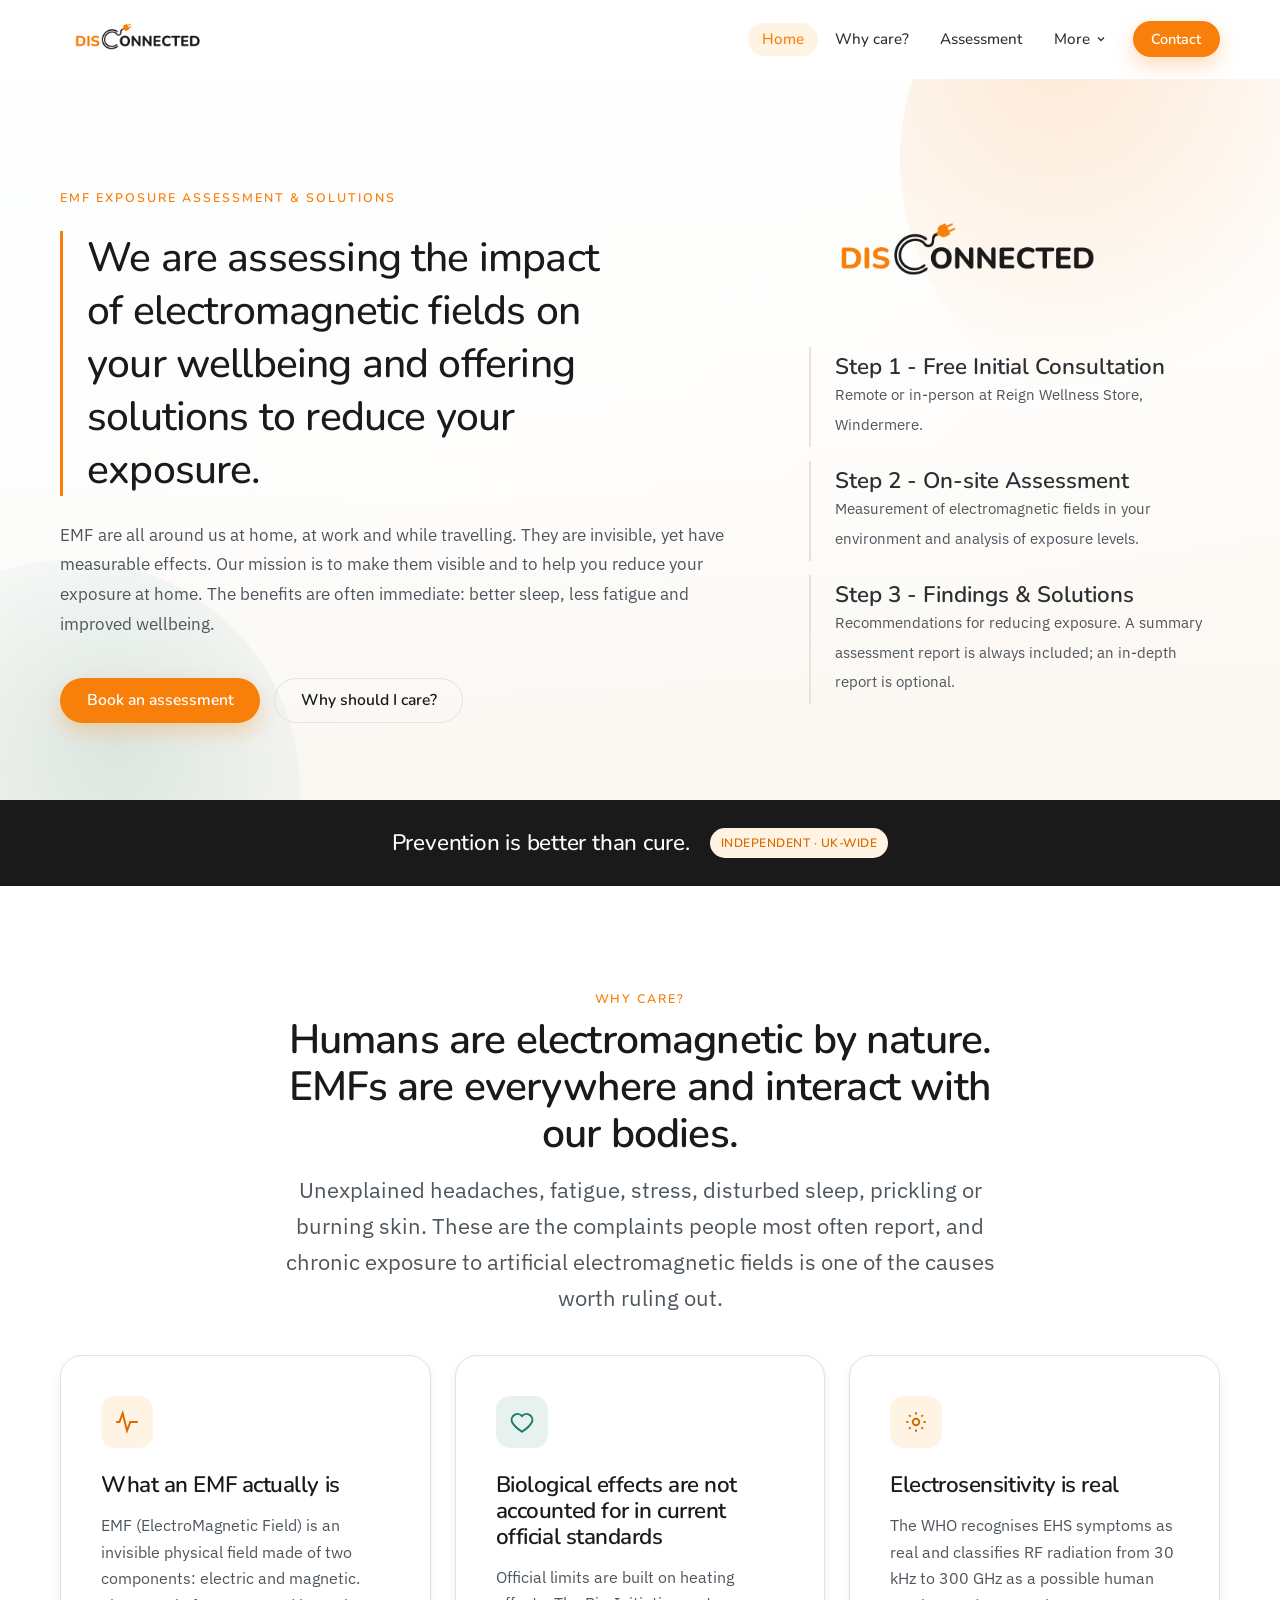
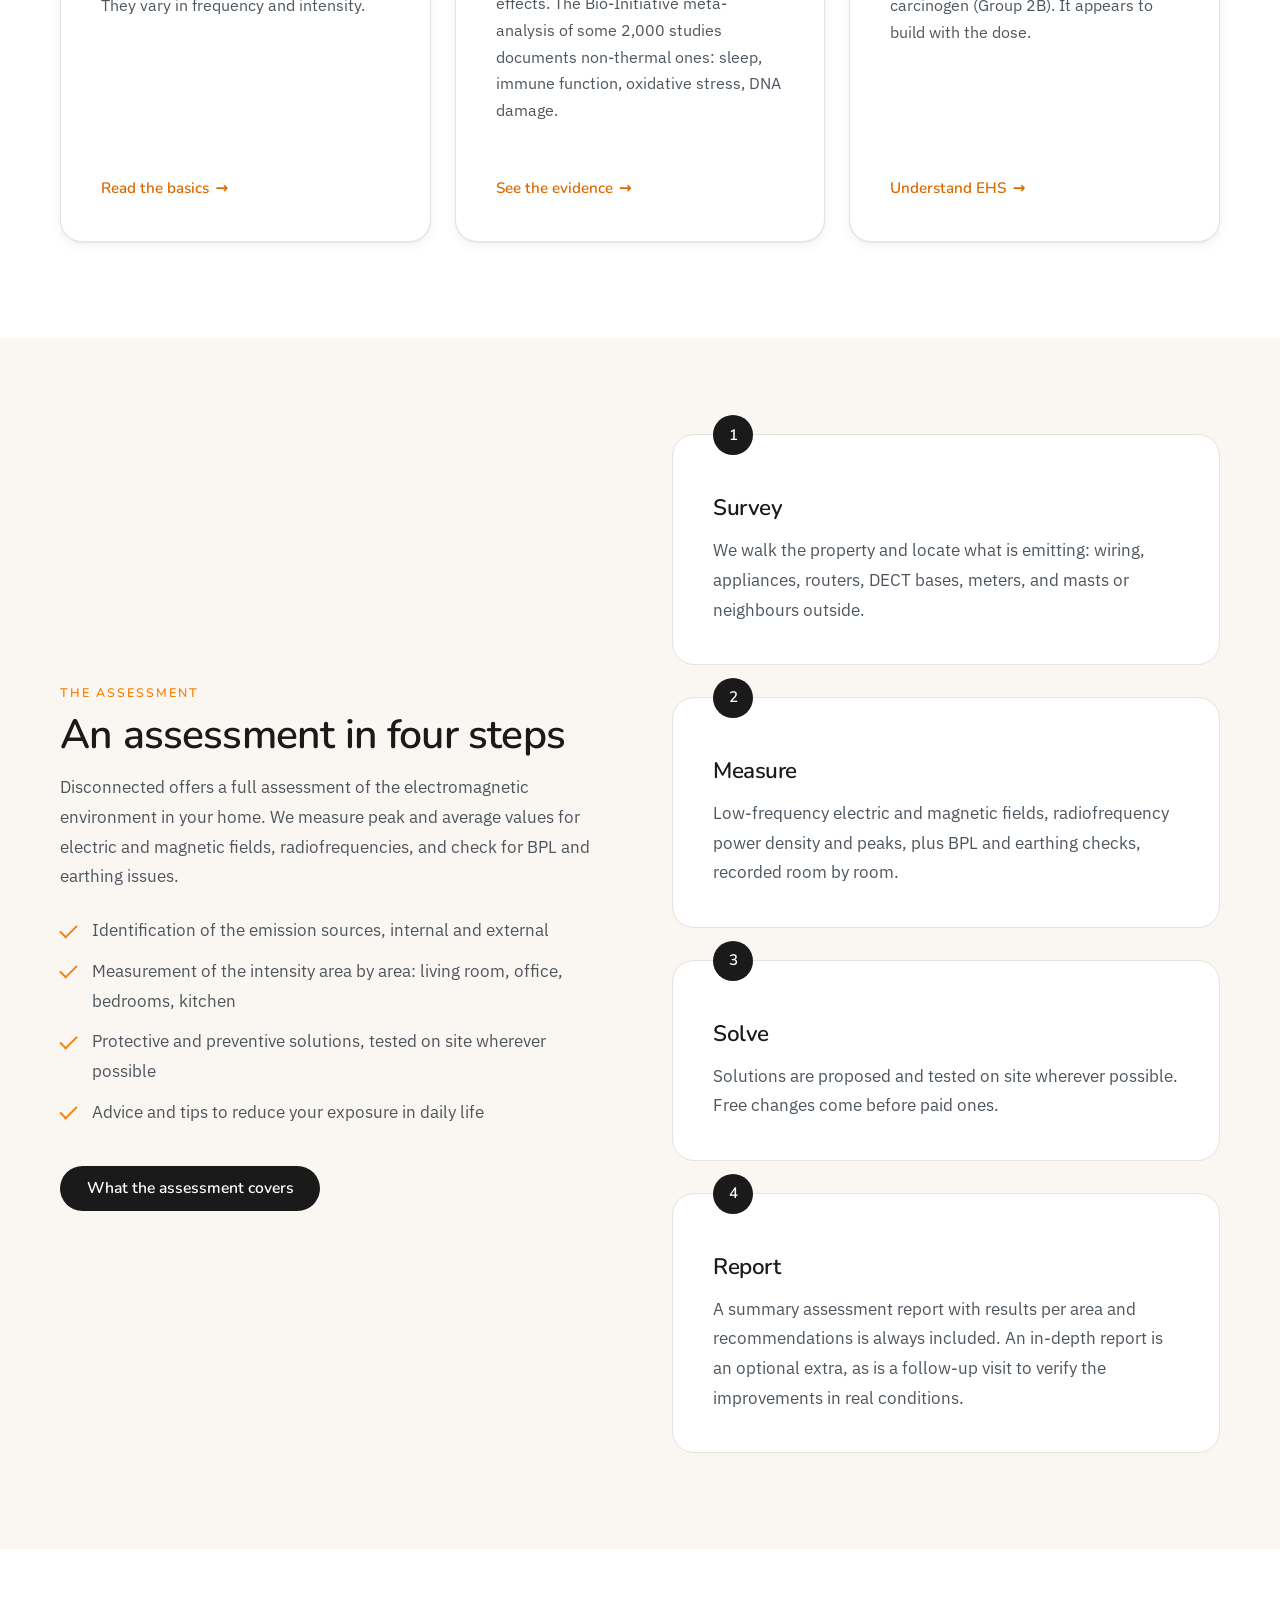
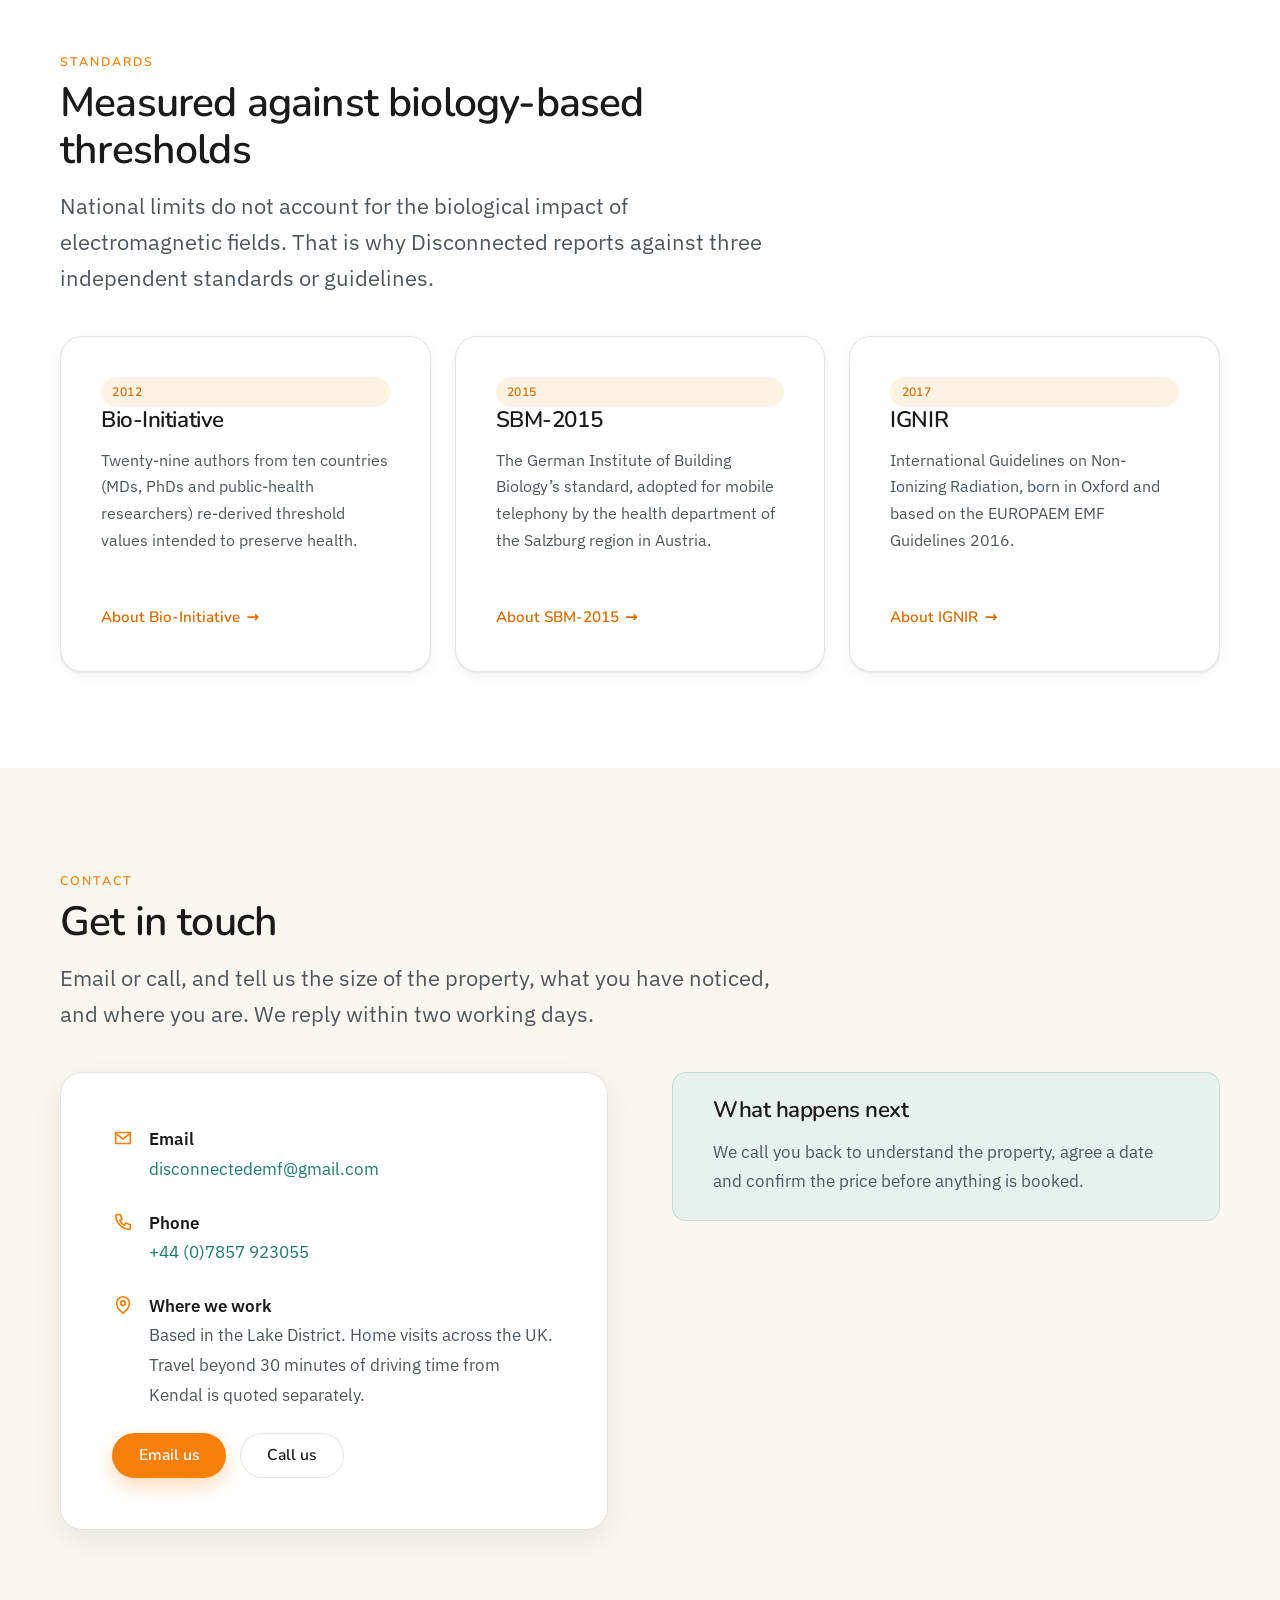
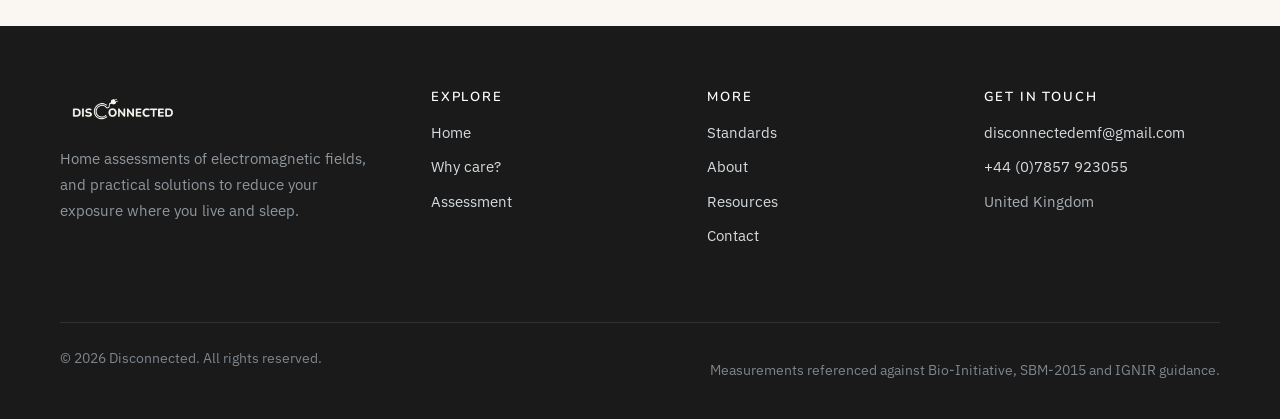
==== commit 1fd550be: "added free initial consultation" ====
--- a/index.html
+++ b/index.html
@@ -3,8 +3,18 @@
 <head>
   <meta charset="utf-8">
   <meta name="viewport" content="width=device-width, initial-scale=1">
-  <title>Disconnected | EMF exposure assessment &amp; solutions in the UK</title>
-  <meta name="description" content="Disconnected assesses the impact of electromagnetic fields on your wellbeing at home and offers practical solutions to reduce your exposure.">
+  <title>EMF Exposure Assessments, Lake District &amp; Cumbria | Disconnected</title>
+  <meta name="description" content="EMF home exposure assessments across the Lake District, Cumbria and the UK. We measure the electric, magnetic fields and radiofrequencies where you live and offer solutions to reduce your exposure.">
+  <link rel="canonical" href="https://www.disconnectedemf.co.uk/">
+  <meta property="og:type" content="website">
+  <meta property="og:site_name" content="Disconnected">
+  <meta property="og:locale" content="en_GB">
+  <meta property="og:title" content="EMF Home Assessments, Lake District &amp; Cumbria | Disconnected">
+  <meta property="og:description" content="EMF home assessments across the Lake District, Cumbria and the UK. We measure the electromagnetic exposure where you live and show you what to change first.">
+  <meta property="og:url" content="https://www.disconnectedemf.co.uk/">
+  <!-- TODO: replace with a purpose-made 1200x630 img/og-image.png; the logo is the wrong shape and will be letterboxed in link previews. -->
+  <meta property="og:image" content="https://www.disconnectedemf.co.uk/img/logo/Full%20Logo%20Transparent%20Background.png">
+  <meta name="twitter:card" content="summary_large_image">
   <link rel="icon" href="img/logo/logo_svg.svg" type="image/svg+xml">
   <link rel="preconnect" href="https://fonts.googleapis.com">
   <link rel="preconnect" href="https://fonts.gstatic.com" crossorigin>
@@ -12,6 +22,36 @@
   <link rel="stylesheet" href="css/base.css">
   <link rel="stylesheet" href="css/layout.css">
   <link rel="stylesheet" href="css/components.css">
+
+  <script type="application/ld+json">
+  {
+    "@context": "https://schema.org",
+    "@type": "ProfessionalService",
+    "name": "Disconnected",
+    "description": "Independent assessments of electromagnetic field exposure in homes, with practical solutions to reduce it.",
+    "url": "https://www.disconnectedemf.co.uk/",
+    "image": "https://www.disconnectedemf.co.uk/img/logo/Full%20Logo%20Transparent%20Background.png",
+    "email": "disconnectedemf@gmail.com",
+    "telephone": "+447857923055",
+    "address": {
+      "@type": "PostalAddress",
+      "addressRegion": "Cumbria",
+      "addressCountry": "GB"
+    },
+    "areaServed": [
+      { "@type": "Place", "name": "Lake District" },
+      { "@type": "Place", "name": "Cumbria" },
+      { "@type": "Place", "name": "Kendal" },
+      { "@type": "Country", "name": "United Kingdom" }
+    ],
+    "knowsAbout": [
+      "Electromagnetic field measurement",
+      "Radiofrequency radiation",
+      "Building biology",
+      "Electrosensitivity"
+    ]
+  }
+  </script>
 </head>
 <body>
   <a class="skip-link" href="#main">Skip to content</a>
@@ -74,7 +114,7 @@
           <img class="hero__logo" src="img/logo/Full Logo Transparent Background.png" alt="" width="1688" height="560">
           <div class="hero__stats">
             <div class="stat">
-              <span class="stat__value">Step 1 - Initial Consultation</span>
+              <span class="stat__value">Step 1 - Free Initial Consultation</span>
               <span class="stat__label">Remote or in-person at Reign Wellness Store, Windermere.</span>
             </div>
             <div class="stat">
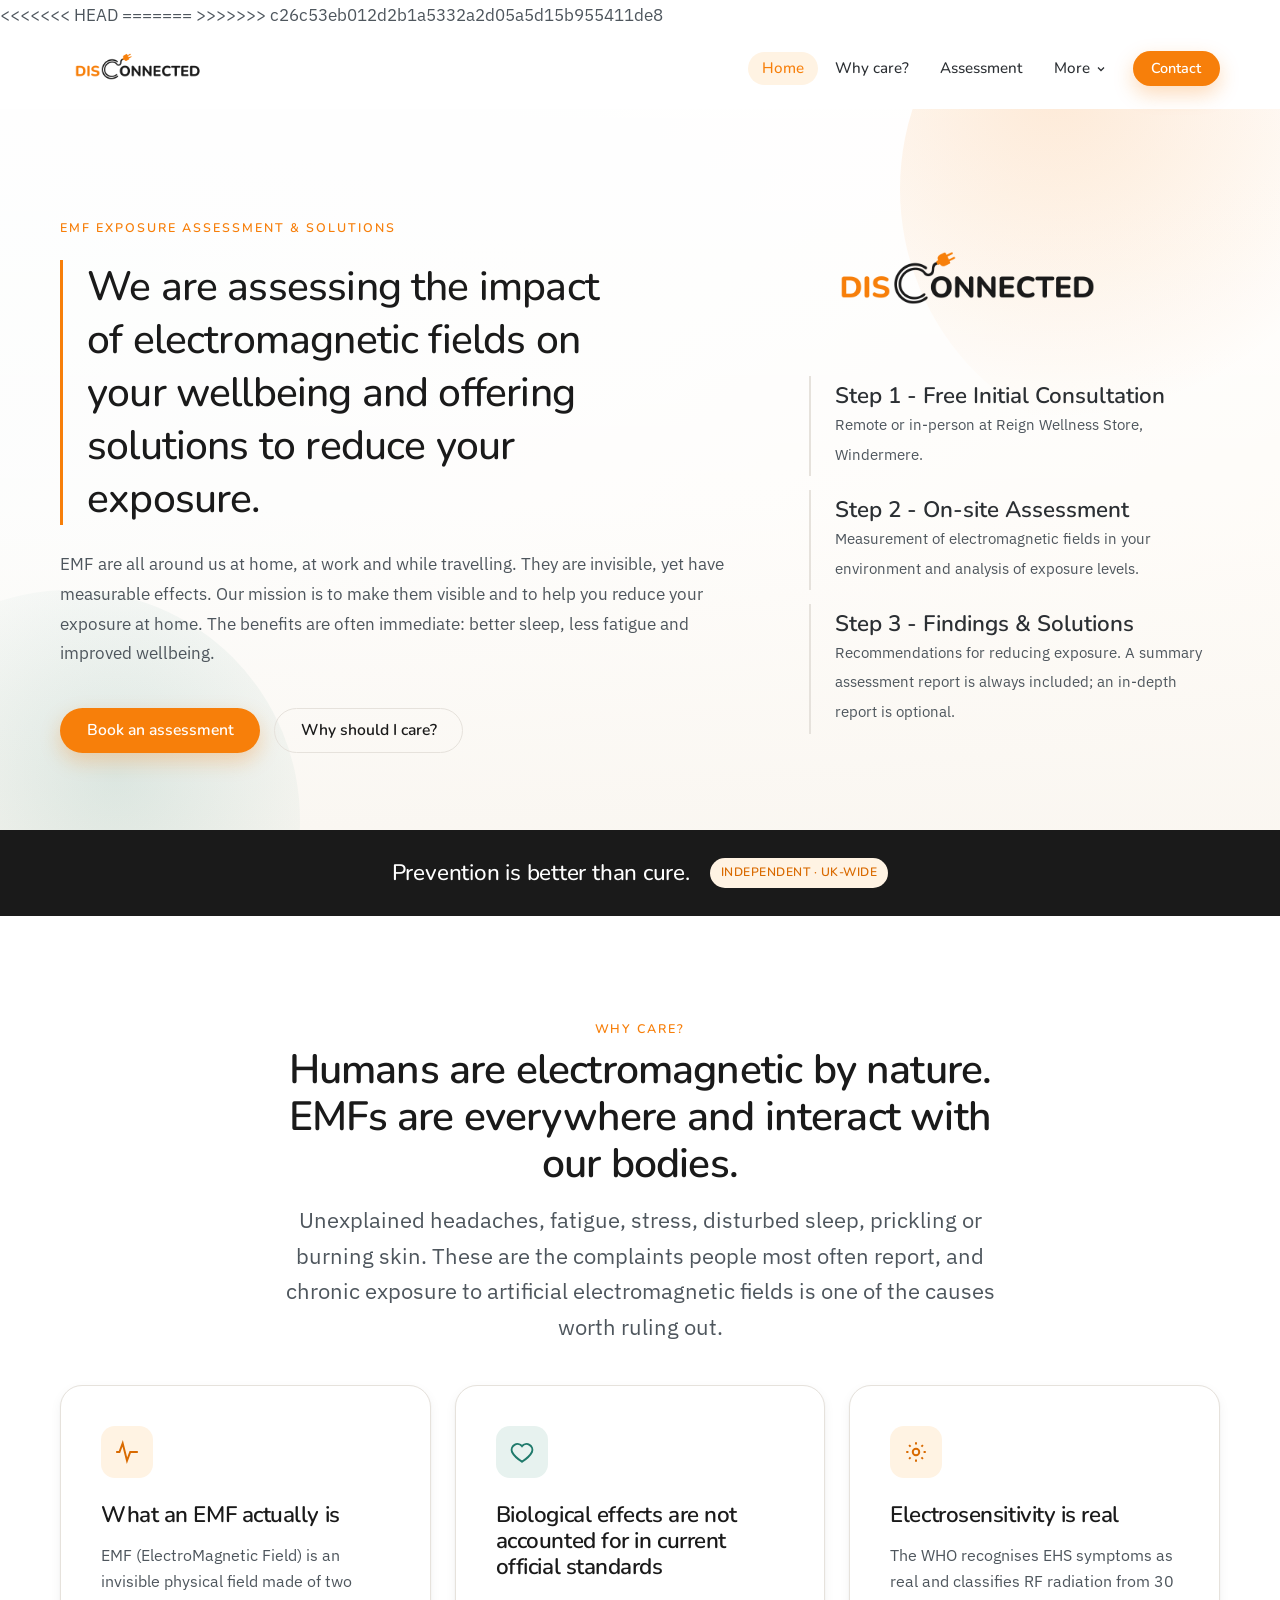
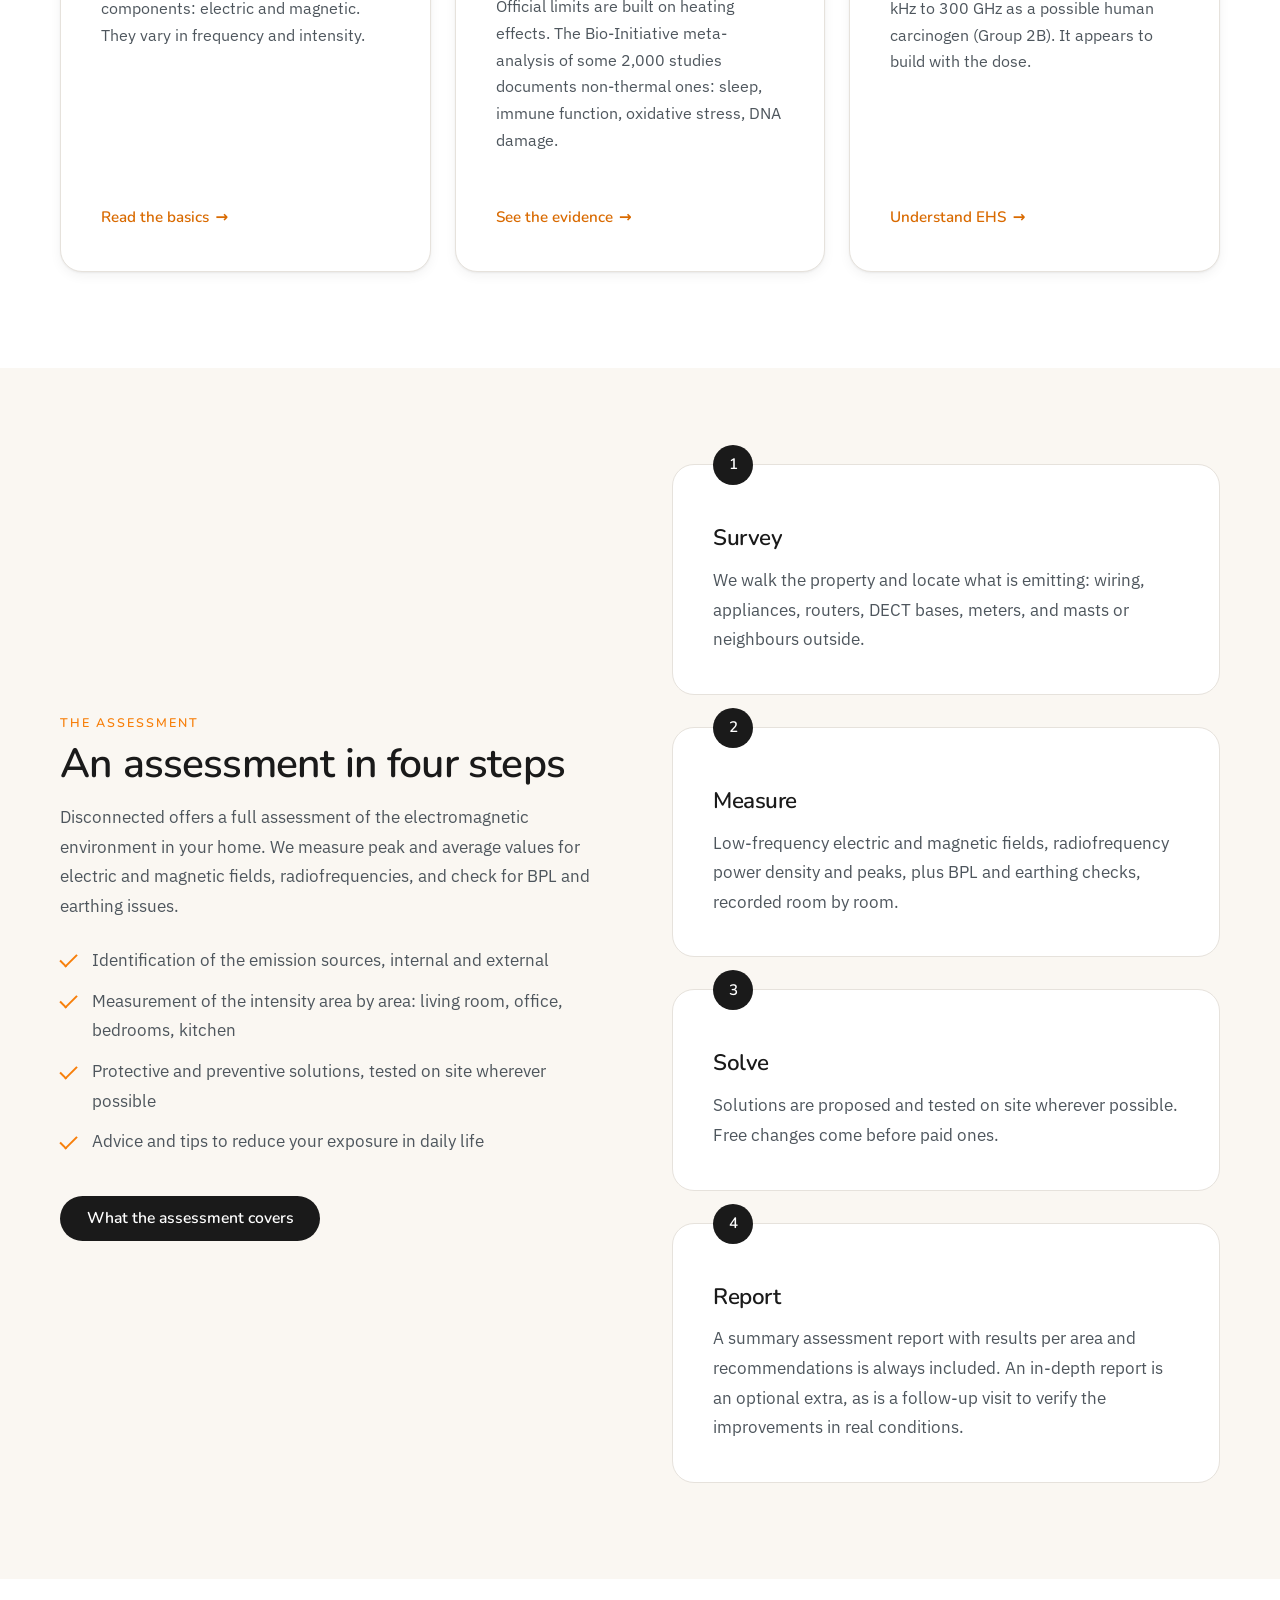
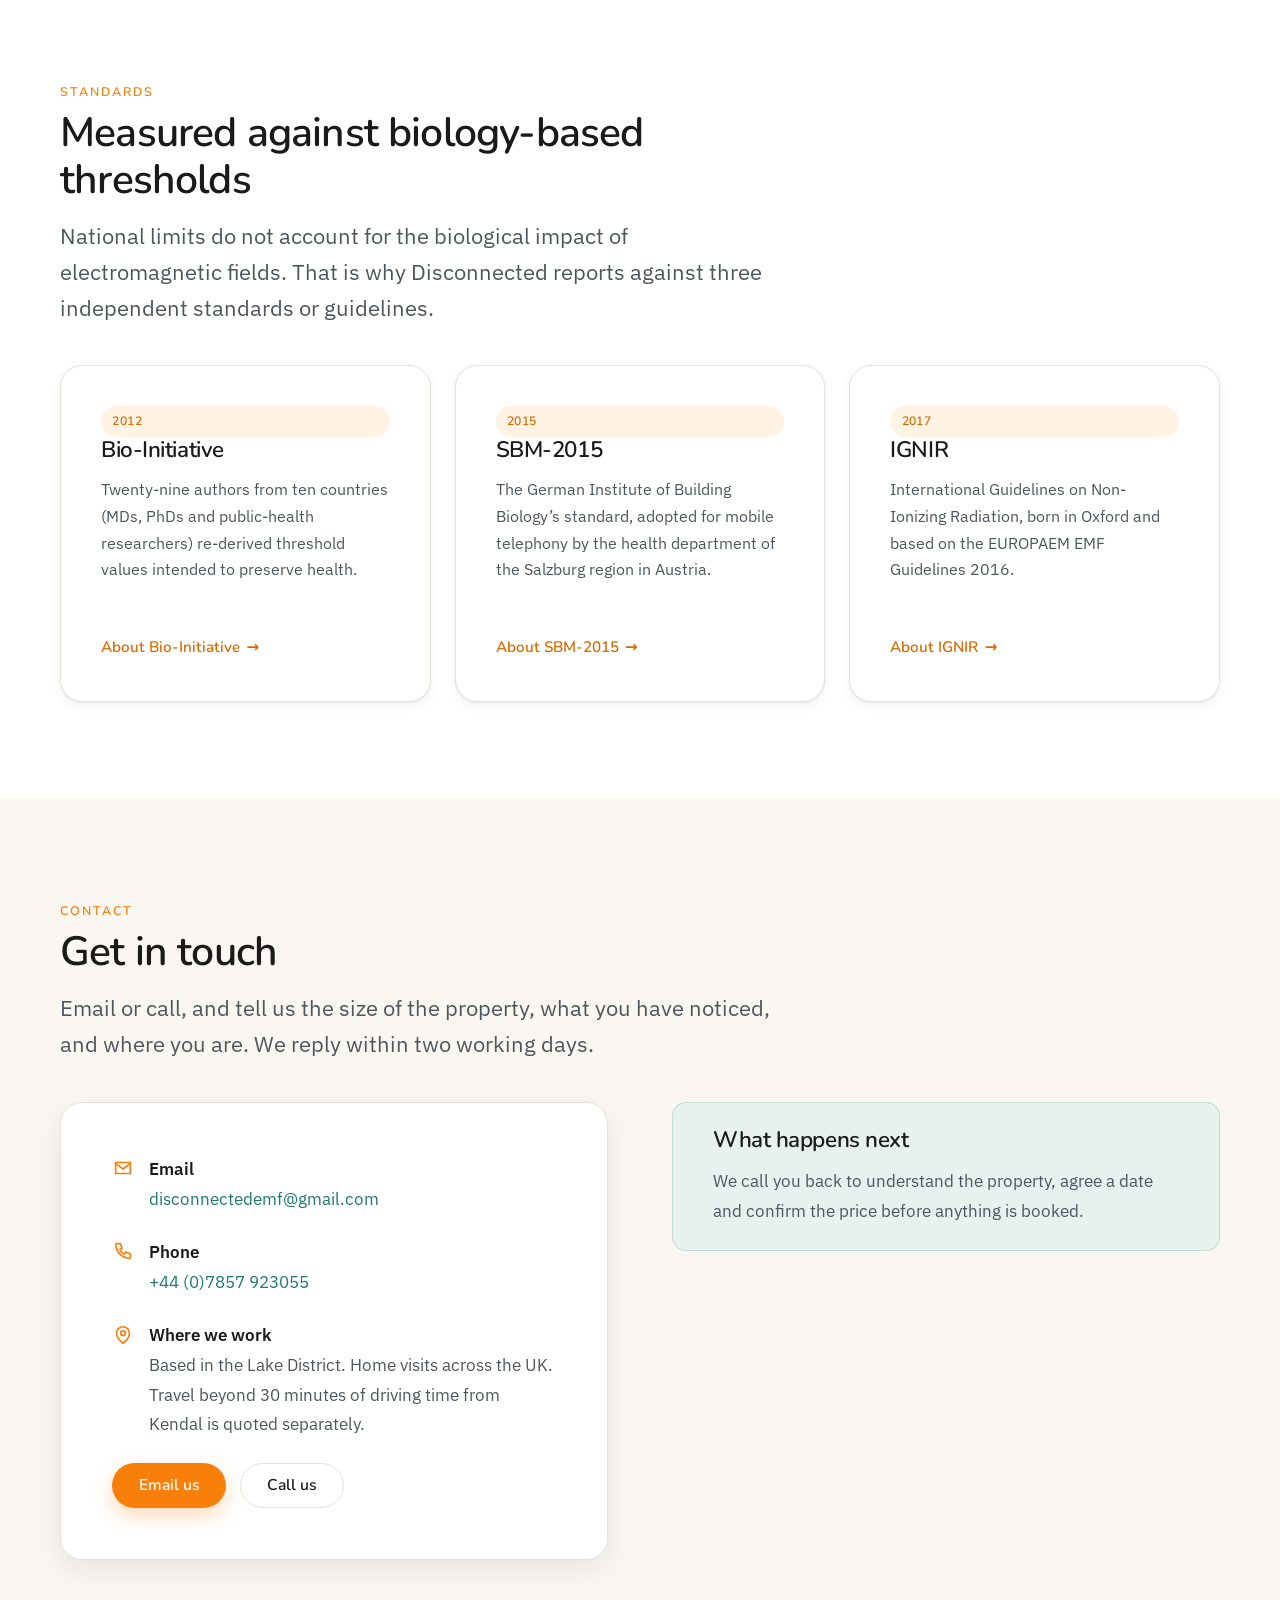
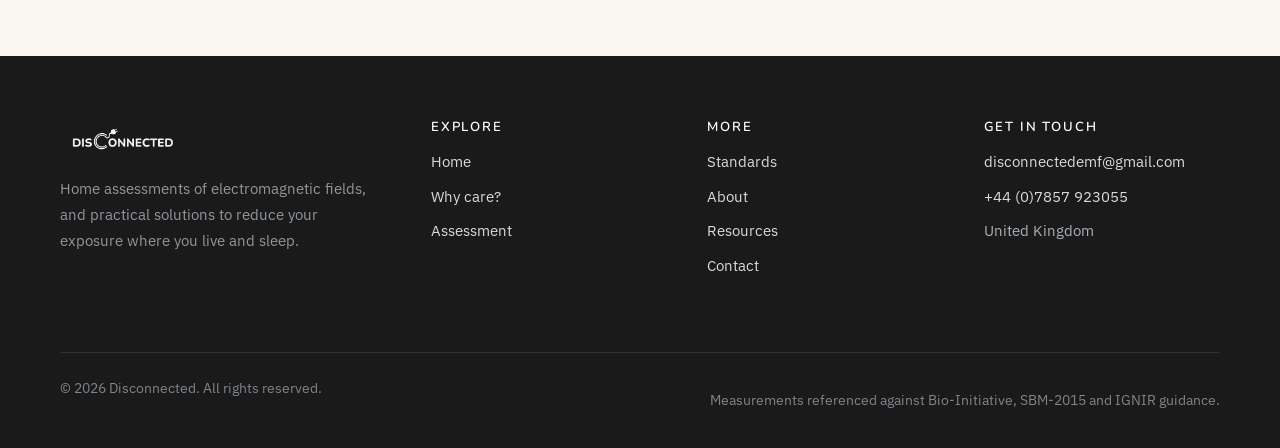
==== commit 357929c0: "update" ====
--- a/index.html
+++ b/index.html
@@ -3,6 +3,7 @@
 <head>
   <meta charset="utf-8">
   <meta name="viewport" content="width=device-width, initial-scale=1">
+<<<<<<< HEAD
   <title>EMF Exposure Assessments, Lake District &amp; Cumbria | Disconnected</title>
   <meta name="description" content="EMF home exposure assessments across the Lake District, Cumbria and the UK. We measure the electric, magnetic fields and radiofrequencies where you live and offer solutions to reduce your exposure.">
   <link rel="canonical" href="https://www.disconnectedemf.co.uk/">
@@ -15,6 +16,10 @@
   <!-- TODO: replace with a purpose-made 1200x630 img/og-image.png; the logo is the wrong shape and will be letterboxed in link previews. -->
   <meta property="og:image" content="https://www.disconnectedemf.co.uk/img/logo/Full%20Logo%20Transparent%20Background.png">
   <meta name="twitter:card" content="summary_large_image">
+=======
+  <title>Disconnected | EMF exposure assessment &amp; solutions in the UK</title>
+  <meta name="description" content="EMF home exposure assessments across the Lake District, Cumbria and the UK. We measure the electric, magnetic fields and radiofrequencies where you live and offer solutions to reduce your exposure.">
+>>>>>>> c26c53eb012d2b1a5332a2d05a5d15b955411de8
   <link rel="icon" href="img/logo/logo_svg.svg" type="image/svg+xml">
   <link rel="preconnect" href="https://fonts.googleapis.com">
   <link rel="preconnect" href="https://fonts.gstatic.com" crossorigin>
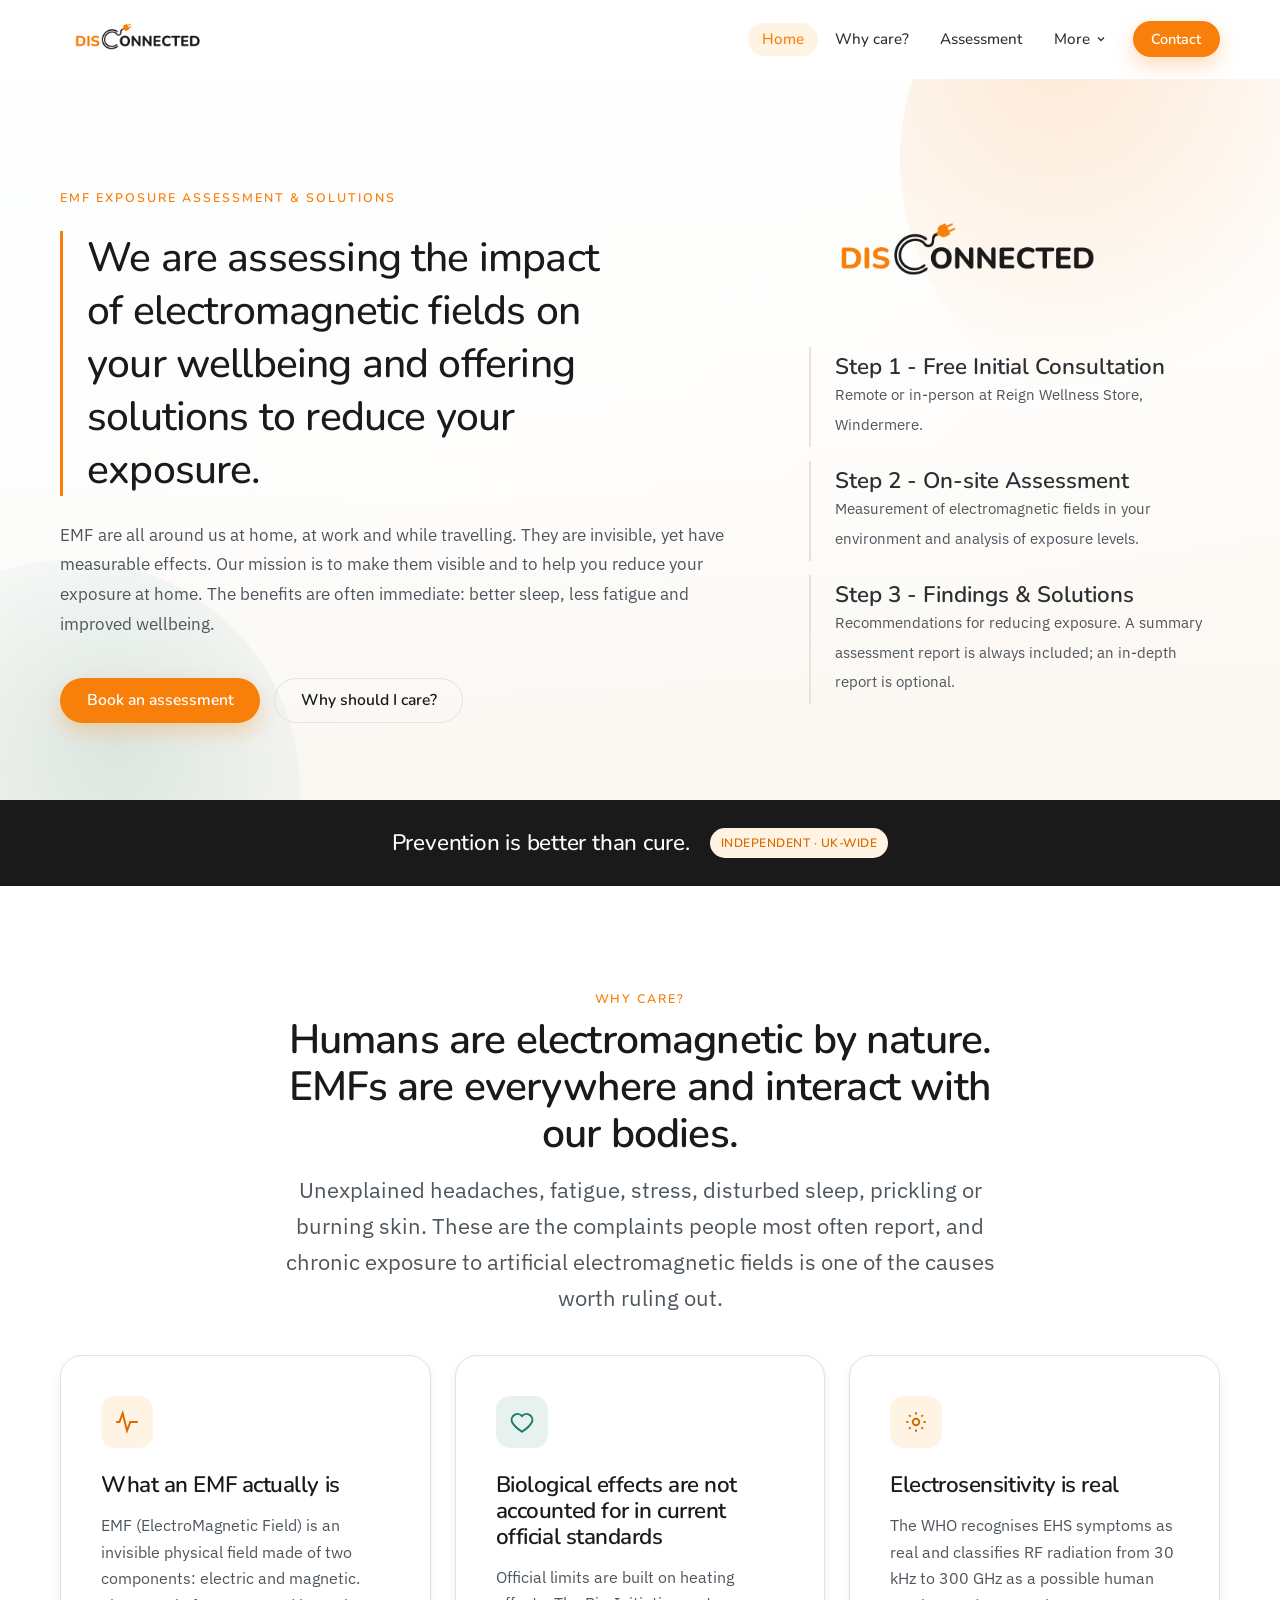
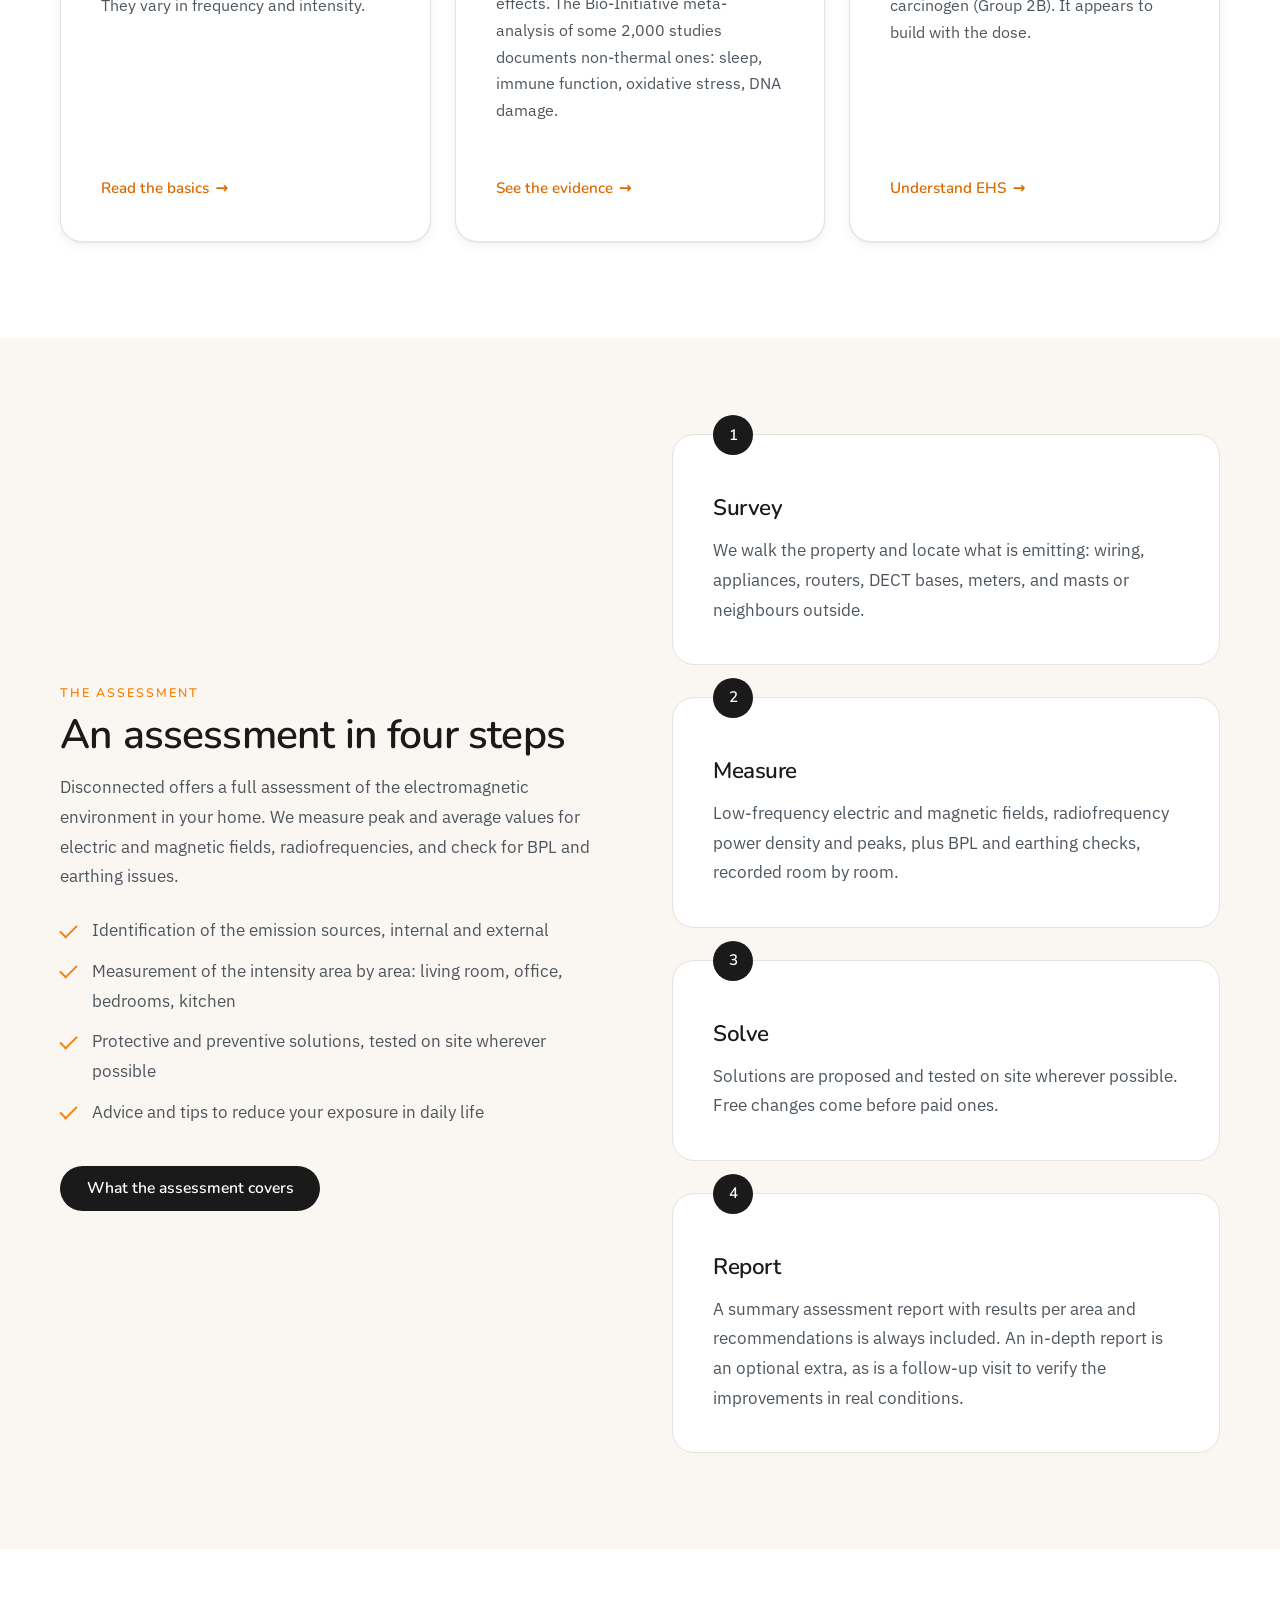
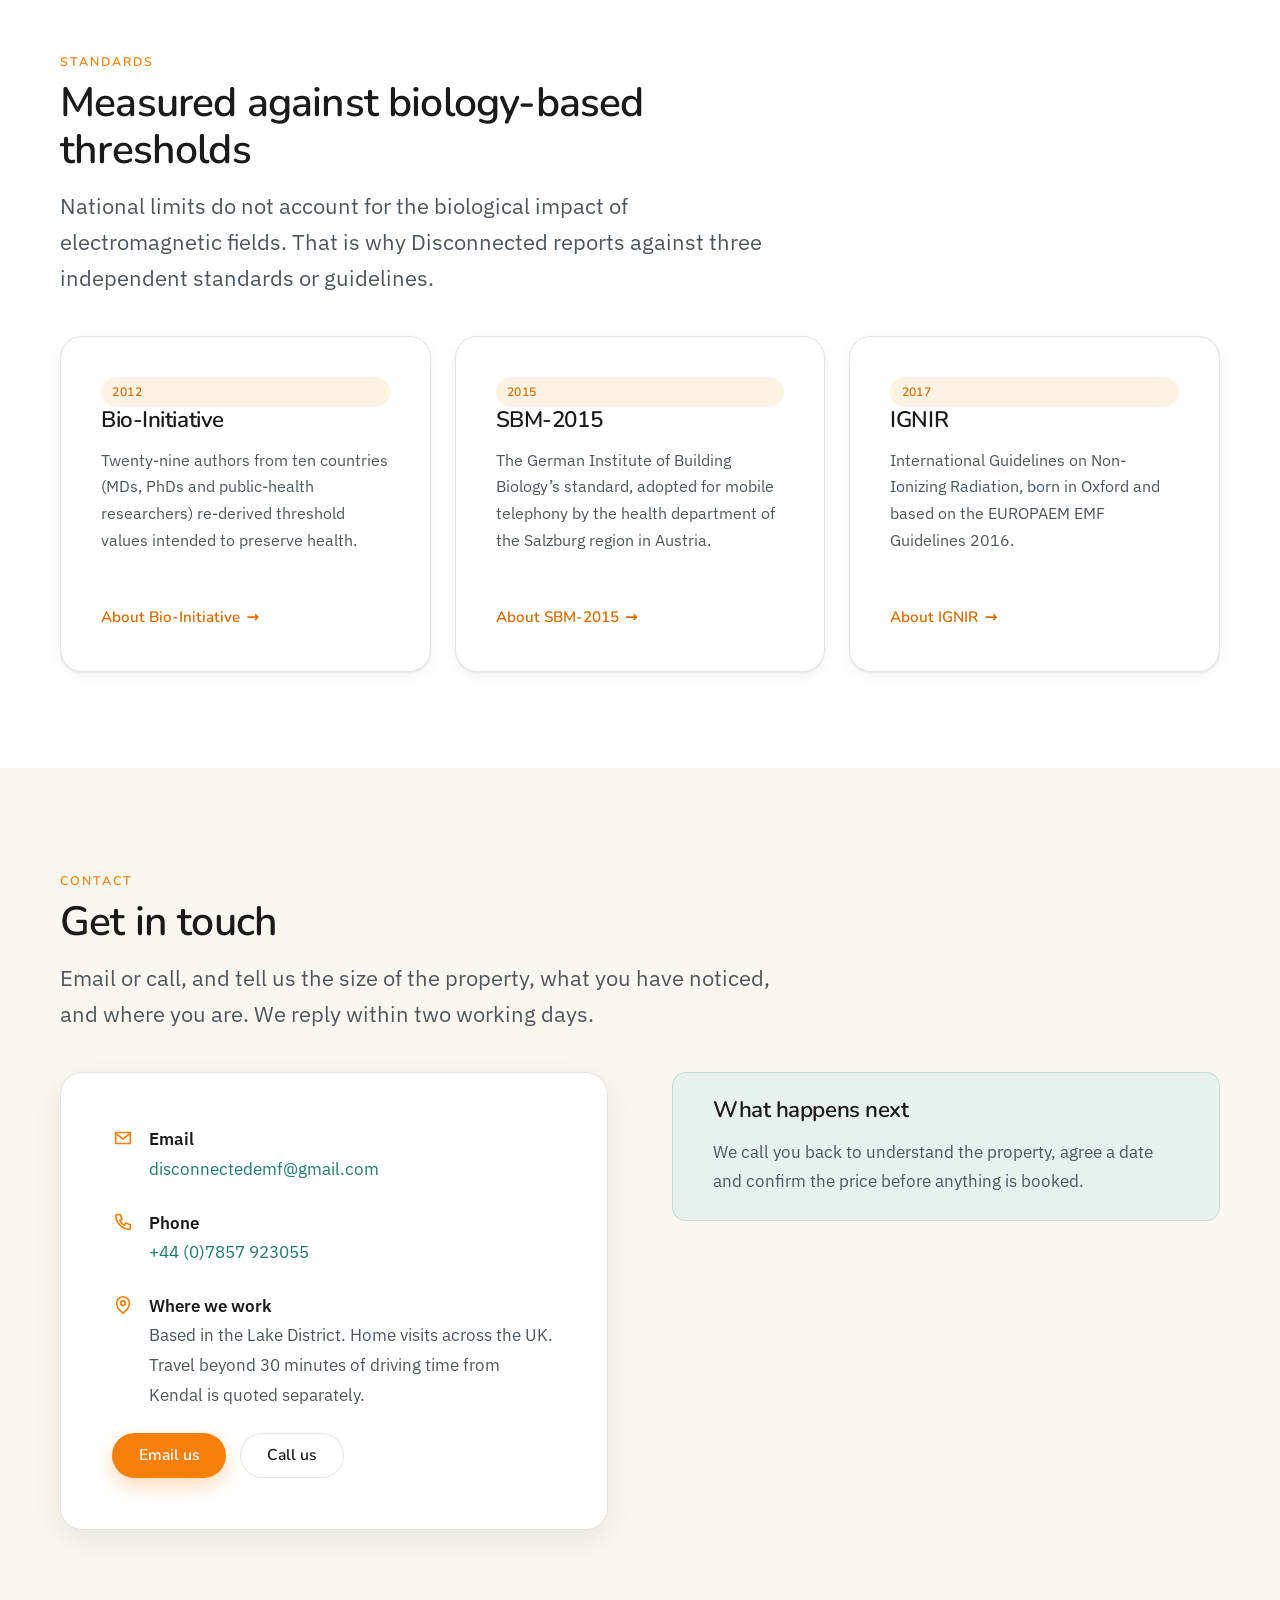
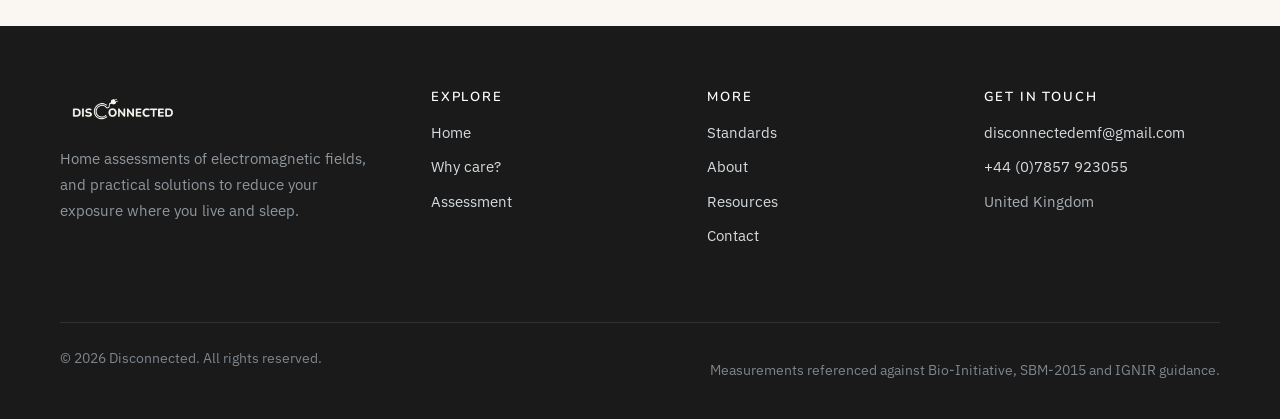
==== commit 5d201bd0: "Remove leftover merge conflict markers Co-Authored-By: Claude Opus 5.5 <noreply@anthropic.com>" ====
--- a/index.html
+++ b/index.html
@@ -3,7 +3,6 @@
 <head>
   <meta charset="utf-8">
   <meta name="viewport" content="width=device-width, initial-scale=1">
-<<<<<<< HEAD
   <title>EMF Exposure Assessments, Lake District &amp; Cumbria | Disconnected</title>
   <meta name="description" content="EMF home exposure assessments across the Lake District, Cumbria and the UK. We measure the electric, magnetic fields and radiofrequencies where you live and offer solutions to reduce your exposure.">
   <link rel="canonical" href="https://www.disconnectedemf.co.uk/">
@@ -16,10 +15,6 @@
   <!-- TODO: replace with a purpose-made 1200x630 img/og-image.png; the logo is the wrong shape and will be letterboxed in link previews. -->
   <meta property="og:image" content="https://www.disconnectedemf.co.uk/img/logo/Full%20Logo%20Transparent%20Background.png">
   <meta name="twitter:card" content="summary_large_image">
-=======
-  <title>Disconnected | EMF exposure assessment &amp; solutions in the UK</title>
-  <meta name="description" content="EMF home exposure assessments across the Lake District, Cumbria and the UK. We measure the electric, magnetic fields and radiofrequencies where you live and offer solutions to reduce your exposure.">
->>>>>>> c26c53eb012d2b1a5332a2d05a5d15b955411de8
   <link rel="icon" href="img/logo/logo_svg.svg" type="image/svg+xml">
   <link rel="preconnect" href="https://fonts.googleapis.com">
   <link rel="preconnect" href="https://fonts.gstatic.com" crossorigin>
